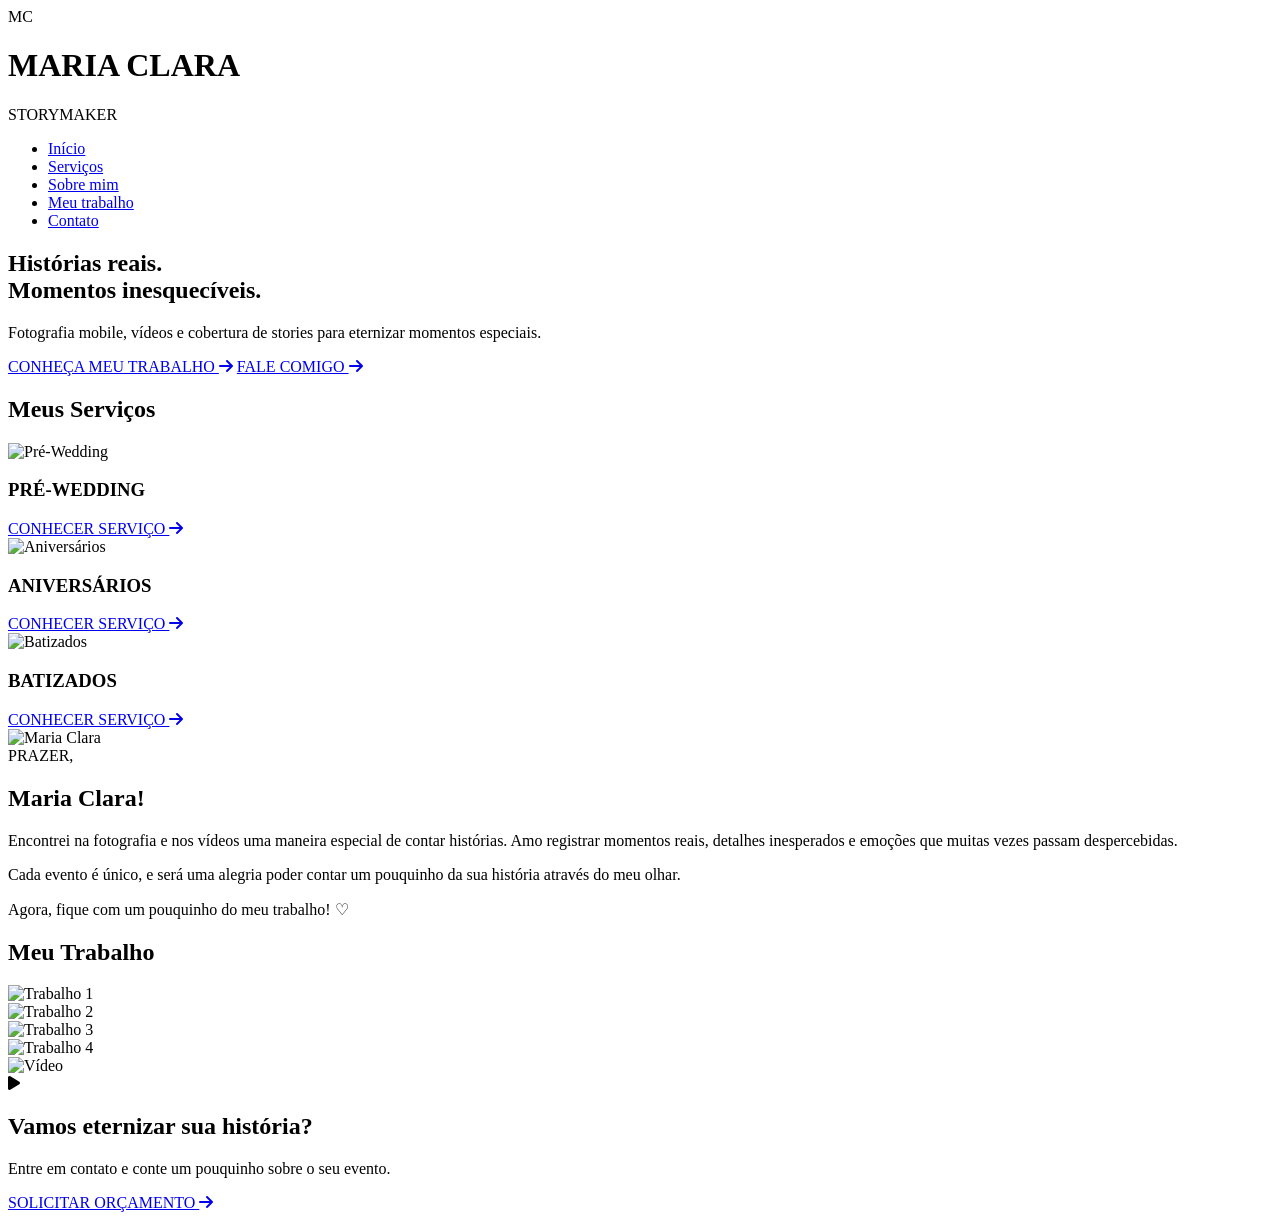
==== index.html @ fa336db1 "ok" ====
<!DOCTYPE html>
<html lang="pt-BR">
<head>
    <meta charset="UTF-8">
    <meta name="viewport" content="width=device-width, initial-scale=1.0">
    <title>Maria Clara | Storymaker</title>
    <!-- Fontes do Google (Serifada para títulos, Sans-serif para corpo) -->
    <link rel="preconnect" href="https://fonts.googleapis.com">
    <link rel="preconnect" href="https://fonts.gstatic.com" crossorigin>
    <link href="https://fonts.googleapis.com/css2?family=Playfair+Display:ital,wght@0,400;0,600;1,400&family=Poppins:wght@300;400;500&display=swap" rel="stylesheet">
    <!-- Ícones (Opcional, ex: FontAwesome) -->
    <link rel="stylesheet" href="https://cdnjs.cloudflare.com/ajax/libs/font-awesome/6.0.0/css/all.min.css">
    <link rel="stylesheet" href="css/style.css">
</head>
<body>

    <!-- Cabeçalho / Navegação -->
    <header class="header">
        <div class="container">
            <div class="logo">
                <span class="logo-icon">MC</span>
                <div class="logo-text">
                    <h1>MARIA CLARA</h1>
                    <span>STORYMAKER</span>
                </div>
            </div>
            <nav class="navbar">
                <ul class="nav-menu">
                    <li><a href="#home" class="active">Início</a></li>
                    <li><a href="#servicos">Serviços</a></li>
                    <li><a href="#sobre">Sobre mim</a></li>
                    <li><a href="#trabalho">Meu trabalho</a></li>
                    <li><a href="#contato">Contato</a></li>
                </ul>
                <div class="hamburger">
                    <span class="bar"></span>
                    <span class="bar"></span>
                    <span class="bar"></span>
                </div>
            </nav>
        </div>
    </header>

    <!-- Seção Hero (Topo) -->
    <section id="home" class="hero">
        <div class="hero-overlay"></div>
        <div class="container hero-content">
            <h2 class="hero-title">Histórias reais.<br>Momentos inesquecíveis.</h2>
            <p class="hero-subtitle">Fotografia mobile, vídeos e cobertura de stories para eternizar momentos especiais.</p>
            <div class="hero-buttons">
                <a href="#trabalho" class="btn btn-primary">CONHEÇA MEU TRABALHO <i class="fas fa-arrow-right"></i></a>
                <a href="#contato" class="btn btn-outline">FALE COMIGO <i class="fas fa-arrow-right"></i></a>
            </div>
        </div>
    </section>

    <!-- Seção de Serviços -->
    <section id="servicos" class="services">
        <div class="container">
            <div class="section-header">
                <h2 class="section-title">Meus Serviços</h2>
            </div>
            <div class="services-grid">
                <div class="service-card">
                    <img src="https://images.unsplash.com/photo-1519741497674-611481863552?q=80&w=800&auto=format&fit=crop" alt="Pré-Wedding">
                    <div class="card-content">
                        <h3>PRÉ-WEDDING</h3>
                        <a href="#">CONHECER SERVIÇO <i class="fas fa-arrow-right"></i></a>
                    </div>
                </div>
                <div class="service-card">
                    <img src="https://images.unsplash.com/photo-1530103862676-de8c9debad1d?q=80&w=800&auto=format&fit=crop" alt="Aniversários">
                    <div class="card-content">
                        <h3>ANIVERSÁRIOS</h3>
                        <a href="#">CONHECER SERVIÇO <i class="fas fa-arrow-right"></i></a>
                    </div>
                </div>
                <div class="service-card">
                    <img src="https://images.unsplash.com/photo-1544126592-807ade215a0b?q=80&w=800&auto=format&fit=crop" alt="Batizados">
                    <div class="card-content">
                        <h3>BATIZADOS</h3>
                        <a href="#">CONHECER SERVIÇO <i class="fas fa-arrow-right"></i></a>
                    </div>
                </div>
            </div>
        </div>
    </section>

    <!-- Seção Sobre -->
    <section id="sobre" class="about">
        <div class="container about-grid">
            <div class="about-image">
                <img src="https://images.unsplash.com/photo-1554048612-b6a482bc67e5?q=80&w=800&auto=format&fit=crop" alt="Maria Clara">
            </div>
            <div class="about-text">
                <span class="subtitle">PRAZER,</span>
                <h2>Maria Clara!</h2>
                <p>Encontrei na fotografia e nos vídeos uma maneira especial de contar histórias. Amo registrar momentos reais, detalhes inesperados e emoções que muitas vezes passam despercebidas.</p>
                <p>Cada evento é único, e será uma alegria poder contar um pouquinho da sua história através do meu olhar.</p>
                <p class="handwritten">Agora, fique com um pouquinho do meu trabalho! ♡</p>
            </div>
        </div>
    </section>

    <!-- Seção Portfólio -->
    <section id="trabalho" class="portfolio">
        <div class="container">
            <div class="section-header">
                <h2 class="section-title">Meu Trabalho</h2>
            </div>
            <div class="portfolio-grid">
                <!-- Itens da galeria (exemplo com imagens) -->
                <div class="portfolio-item"><img src="https://images.unsplash.com/photo-1515934751635-c81c6bc9a2d8?q=80&w=600&auto=format&fit=crop" alt="Trabalho 1"></div>
                <div class="portfolio-item"><img src="https://images.unsplash.com/photo-1511795409834-ef04bbd61622?q=80&w=600&auto=format&fit=crop" alt="Trabalho 2"></div>
                <div class="portfolio-item"><img src="https://images.unsplash.com/photo-1523438885200-e635ba2c371e?q=80&w=600&auto=format&fit=crop" alt="Trabalho 3"></div>
                <div class="portfolio-item"><img src="https://images.unsplash.com/photo-1519225421980-715cb0215aed?q=80&w=600&auto=format&fit=crop" alt="Trabalho 4"></div>
                <div class="portfolio-item video-item">
                    <img src="https://images.unsplash.com/photo-1492684223066-81342ee5ff30?q=80&w=600&auto=format&fit=crop" alt="Vídeo">
                    <div class="play-btn"><i class="fas fa-play"></i></div>
                </div>
            </div>
        </div>
    </section>

    <!-- CTA Final / Contato -->
    <section id="contato" class="cta-final">
        <div class="container">
            <h2>Vamos eternizar sua história?</h2>
            <p>Entre em contato e conte um pouquinho sobre o seu evento.</p>
            <a href="mailto:contato@mariaclara.com" class="btn btn-primary">SOLICITAR ORÇAMENTO <i class="fas fa-arrow-right"></i></a>
        </div>
    </section>

    <script src="js/script.js"></script>
</body>
</html>
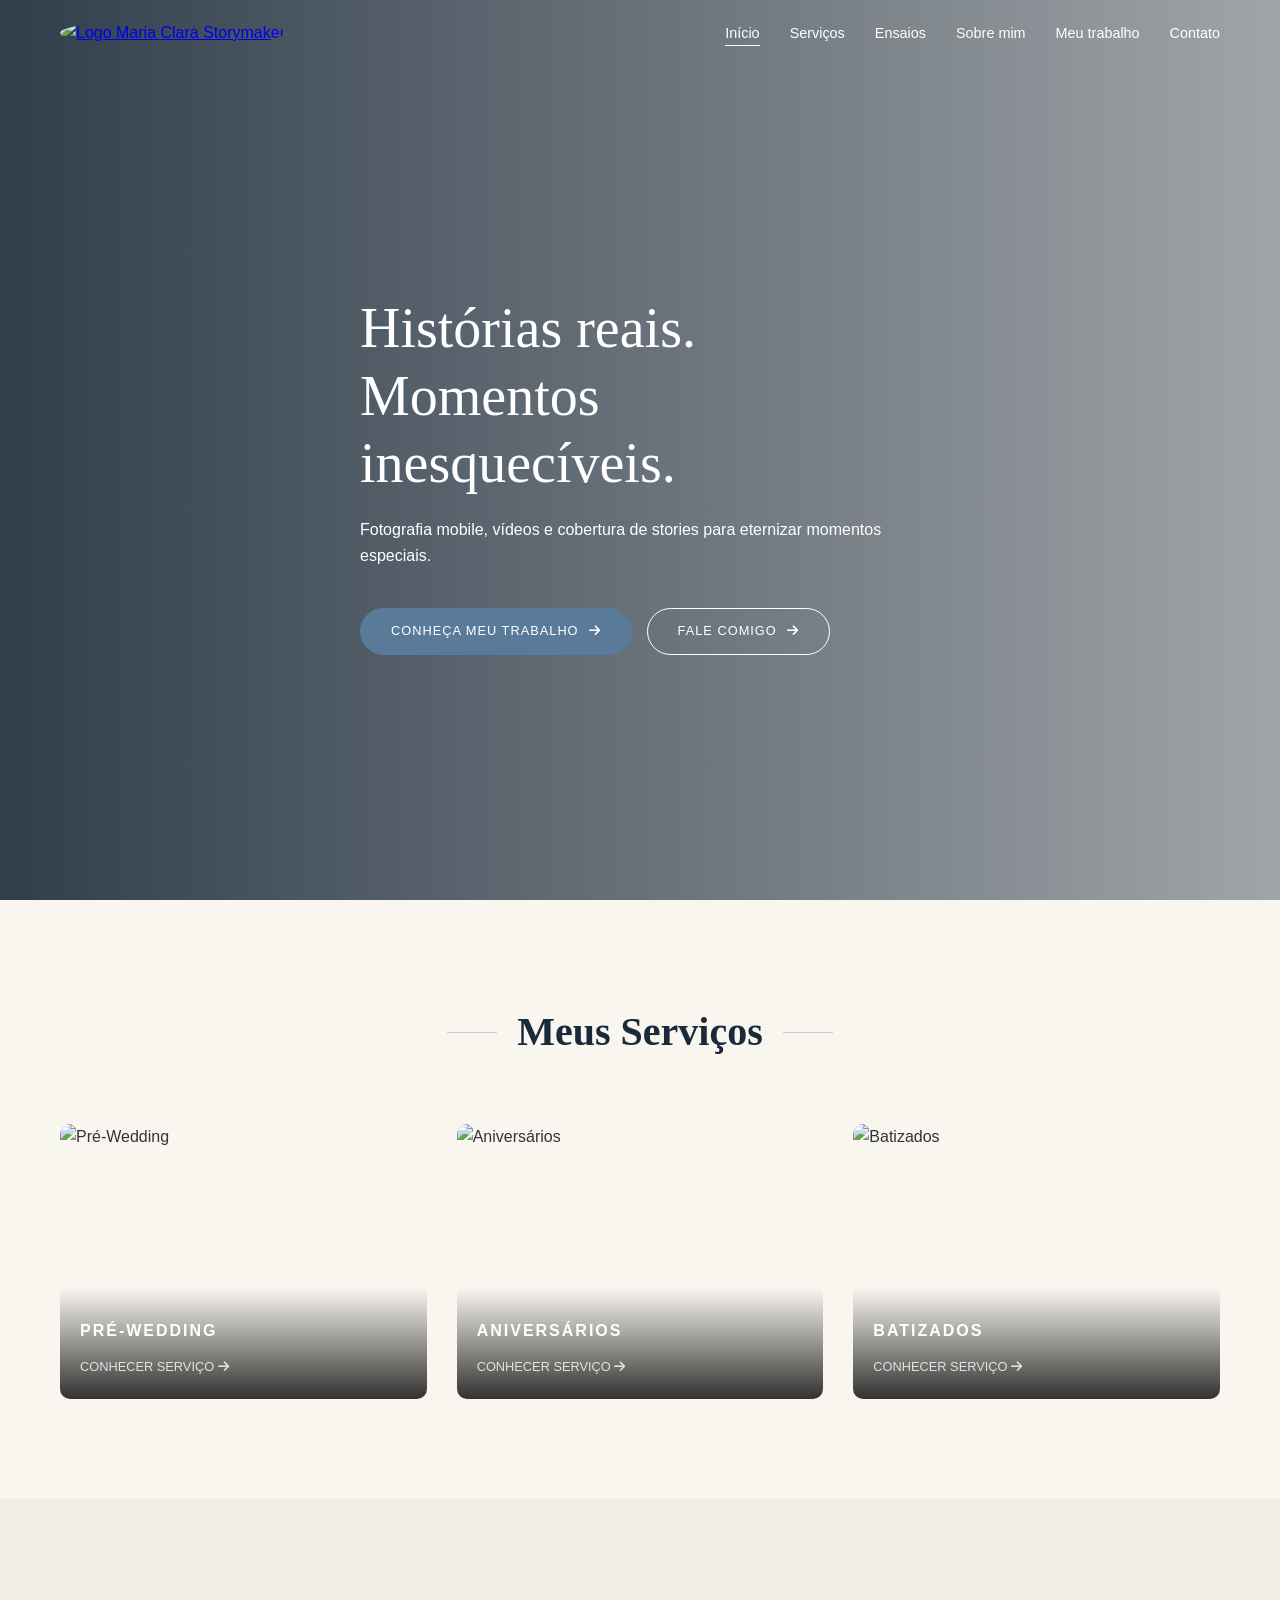
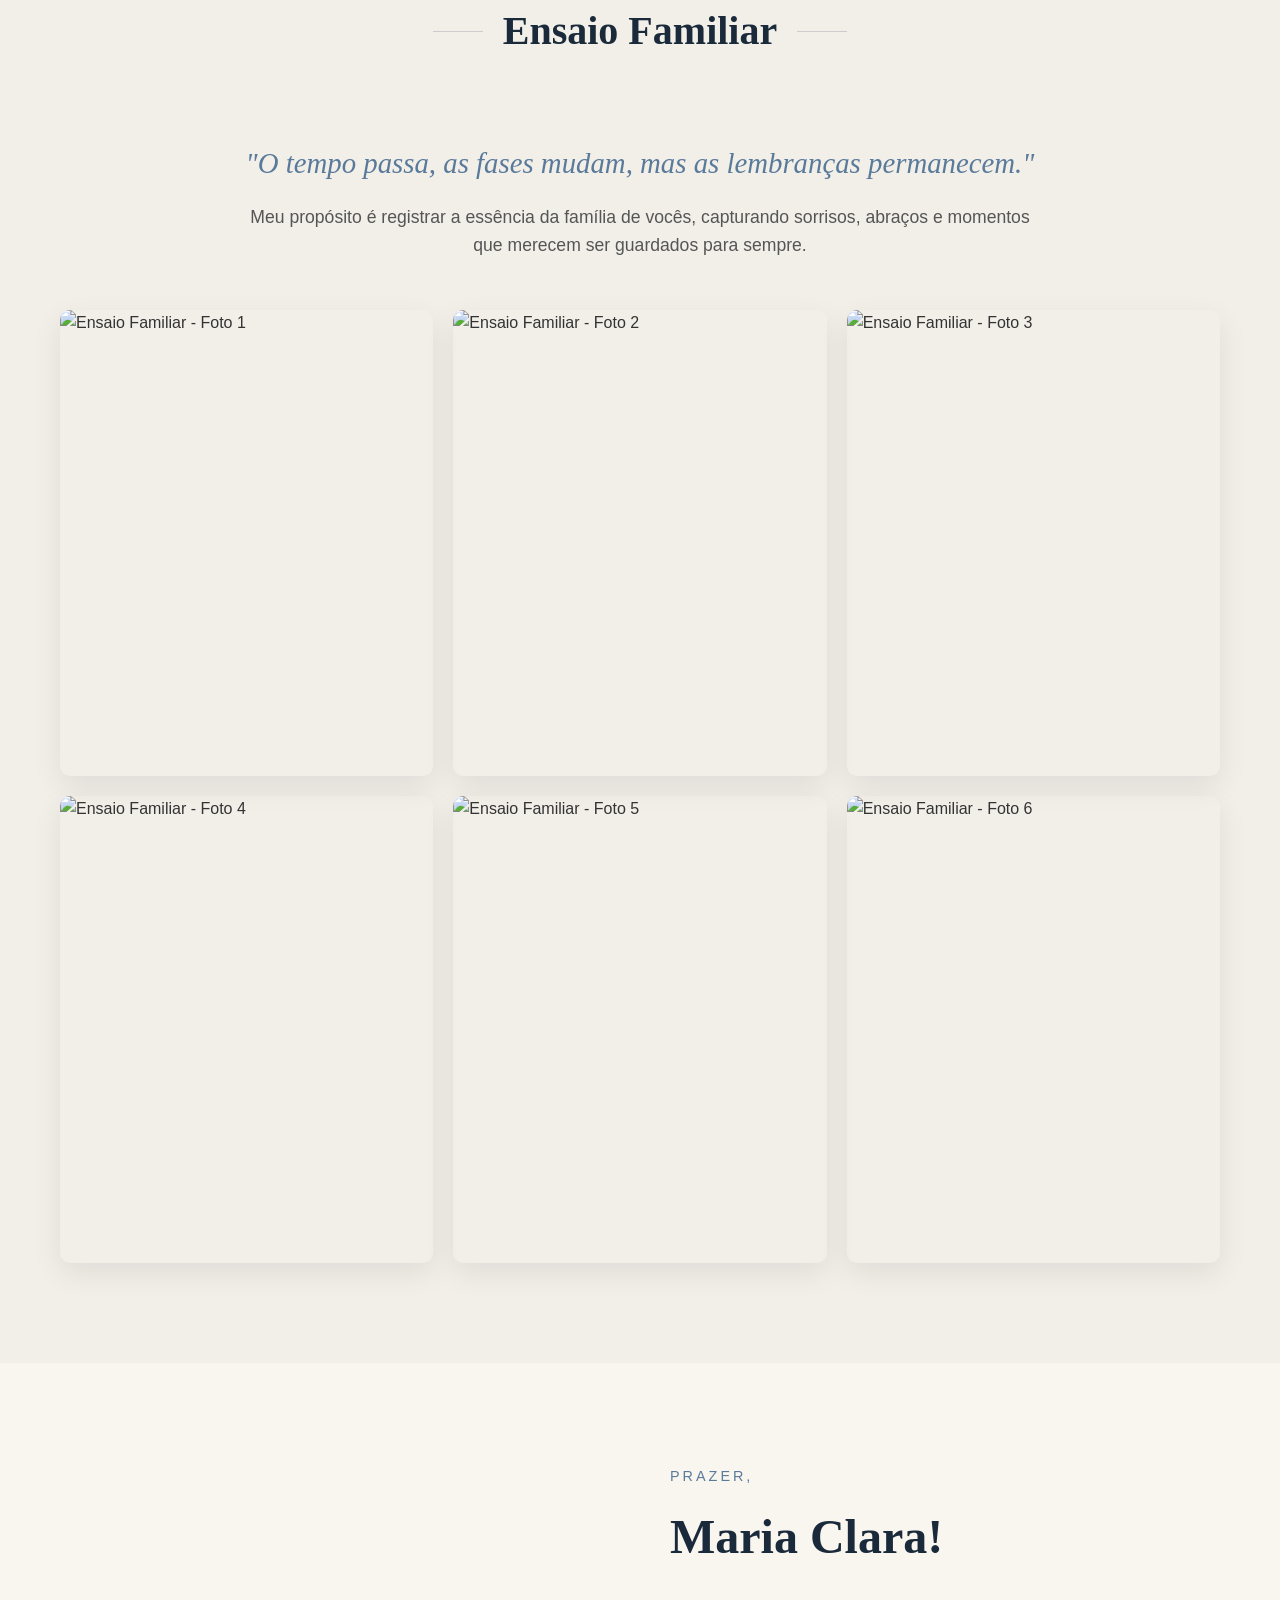
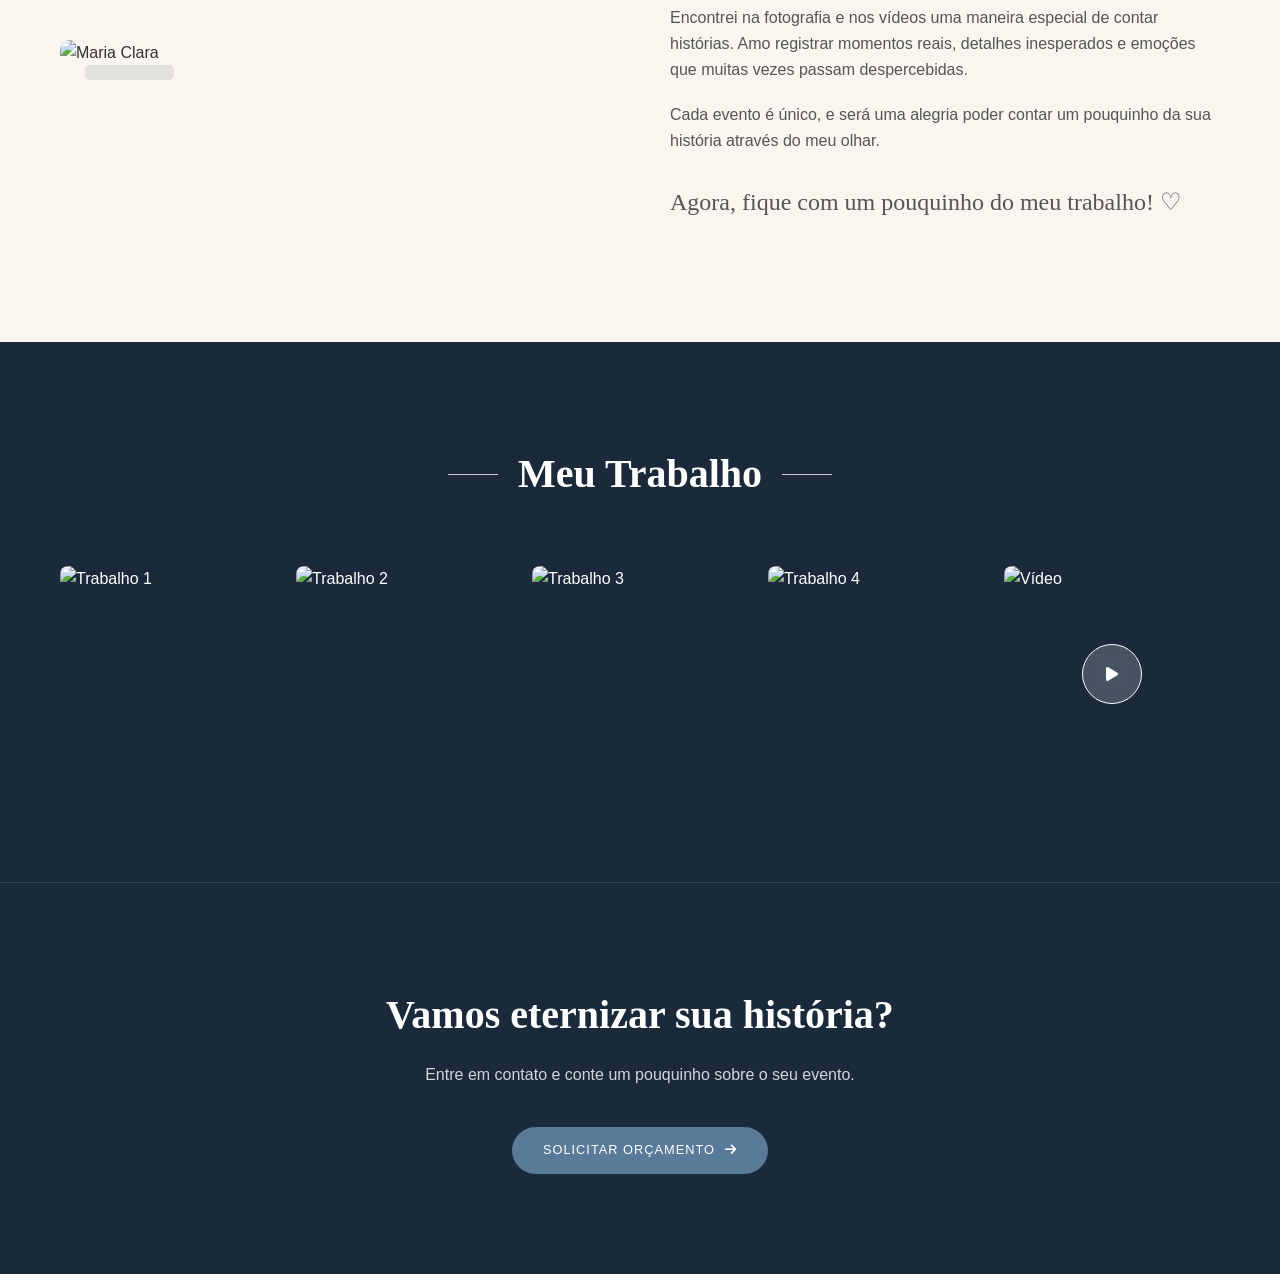
==== commit 3c67bd0d: "ok" ====
--- a/index.html
+++ b/index.html
@@ -4,11 +4,9 @@
     <meta charset="UTF-8">
     <meta name="viewport" content="width=device-width, initial-scale=1.0">
     <title>Maria Clara | Storymaker</title>
-    <!-- Fontes do Google (Serifada para títulos, Sans-serif para corpo) -->
     <link rel="preconnect" href="https://fonts.googleapis.com">
     <link rel="preconnect" href="https://fonts.gstatic.com" crossorigin>
     <link href="https://fonts.googleapis.com/css2?family=Playfair+Display:ital,wght@0,400;0,600;1,400&family=Poppins:wght@300;400;500&display=swap" rel="stylesheet">
-    <!-- Ícones (Opcional, ex: FontAwesome) -->
     <link rel="stylesheet" href="https://cdnjs.cloudflare.com/ajax/libs/font-awesome/6.0.0/css/all.min.css">
     <link rel="stylesheet" href="css/style.css">
 </head>
@@ -18,16 +16,16 @@
     <header class="header">
         <div class="container">
             <div class="logo">
-                <span class="logo-icon">MC</span>
-                <div class="logo-text">
-                    <h1>MARIA CLARA</h1>
-                    <span>STORYMAKER</span>
-                </div>
+                <a href="#home">
+                    <!-- Certifique-se de que a logo está na pasta img e se chama logo.png -->
+                    <img src="img/logo.png" alt="Logo Maria Clara Storymaker" class="logo-img">
+                </a>
             </div>
             <nav class="navbar">
                 <ul class="nav-menu">
                     <li><a href="#home" class="active">Início</a></li>
                     <li><a href="#servicos">Serviços</a></li>
+                    <li><a href="#ensaio-familiar">Ensaios</a></li> <!-- Novo link no menu -->
                     <li><a href="#sobre">Sobre mim</a></li>
                     <li><a href="#trabalho">Meu trabalho</a></li>
                     <li><a href="#contato">Contato</a></li>
@@ -86,6 +84,41 @@
         </div>
     </section>
 
+    <!-- NOVA SEÇÃO: Ensaio Familiar -->
+    <section id="ensaio-familiar" class="family-session">
+        <div class="container">
+            <div class="family-text">
+                <div class="section-header">
+                    <h2 class="section-title">Ensaio Familiar</h2>
+                </div>
+                <p class="family-quote">"O tempo passa, as fases mudam, mas as lembranças permanecem."</p>
+                <p class="family-description">Meu propósito é registrar a essência da família de vocês, capturando sorrisos, abraços e momentos que merecem ser guardados para sempre.</p>
+            </div>
+            
+            <div class="family-grid">
+                <!-- Certifique-se de salvar as fotos na pasta img com esses nomes -->
+                <div class="family-item">
+                    <img src="img/foto1.jpg" alt="Ensaio Familiar - Foto 1">
+                </div>
+                <div class="family-item">
+                    <img src="img/foto2.jpg" alt="Ensaio Familiar - Foto 2">
+                </div>
+                <div class="family-item">
+                    <img src="img/foto3.jpg" alt="Ensaio Familiar - Foto 3">
+                </div>
+                <div class="family-item">
+                    <img src="img/foto4.jpg" alt="Ensaio Familiar - Foto 4">
+                </div>
+                <div class="family-item">
+                    <img src="img/foto5.jpg" alt="Ensaio Familiar - Foto 5">
+                </div>
+                <div class="family-item">
+                    <img src="img/foto6.jpg" alt="Ensaio Familiar - Foto 6">
+                </div>
+            </div>
+        </div>
+    </section>
+
     <!-- Seção Sobre -->
     <section id="sobre" class="about">
         <div class="container about-grid">
@@ -109,7 +142,6 @@
                 <h2 class="section-title">Meu Trabalho</h2>
             </div>
             <div class="portfolio-grid">
-                <!-- Itens da galeria (exemplo com imagens) -->
                 <div class="portfolio-item"><img src="https://images.unsplash.com/photo-1515934751635-c81c6bc9a2d8?q=80&w=600&auto=format&fit=crop" alt="Trabalho 1"></div>
                 <div class="portfolio-item"><img src="https://images.unsplash.com/photo-1511795409834-ef04bbd61622?q=80&w=600&auto=format&fit=crop" alt="Trabalho 2"></div>
                 <div class="portfolio-item"><img src="https://images.unsplash.com/photo-1523438885200-e635ba2c371e?q=80&w=600&auto=format&fit=crop" alt="Trabalho 3"></div>
--- a/css/style.css
+++ b/css/style.css
@@ -0,0 +1,461 @@
+:root {
+    --primary-dark: #1a2a3a; 
+    --accent-blue: #5a7a9a;  
+    --bg-cream: #f9f6f0;     
+    --text-light: #ffffff;
+    --text-dark: #333333;
+    --font-serif: 'Playfair Display', serif;
+    --font-sans: 'Poppins', sans-serif;
+}
+
+* {
+    margin: 0;
+    padding: 0;
+    box-sizing: border-box;
+}
+
+body {
+    font-family: var(--font-sans);
+    color: var(--text-dark);
+    background-color: var(--bg-cream);
+    line-height: 1.6;
+}
+
+.container {
+    max-width: 1200px;
+    margin: 0 auto;
+    padding: 0 20px;
+}
+
+/* Header */
+.header {
+    position: absolute;
+    top: 0;
+    left: 0;
+    width: 100%;
+    padding: 20px 0; /* Reduzido um pouco para acomodar a logo */
+    z-index: 1000;
+    color: var(--text-light);
+}
+
+.header .container {
+    display: flex;
+    justify-content: space-between;
+    align-items: center;
+}
+
+/* Nova Logo em Imagem */
+.logo a {
+    display: block;
+}
+.logo-img {
+    max-height: 80px; /* Ajuste o tamanho da sua logo aqui */
+    width: auto;
+    display: block;
+    border-radius: 50%; /* Deixa a logo redonda igual à imagem */
+}
+
+.nav-menu {
+    display: flex;
+    list-style: none;
+    gap: 30px;
+}
+
+.nav-menu a {
+    color: var(--text-light);
+    text-decoration: none;
+    font-size: 0.9rem;
+    position: relative;
+}
+
+.nav-menu a.active::after,
+.nav-menu a:hover::after {
+    content: '';
+    position: absolute;
+    bottom: -5px;
+    left: 0;
+    width: 100%;
+    height: 1px;
+    background-color: var(--text-light);
+}
+
+/* Hero */
+.hero {
+    position: relative;
+    height: 100vh;
+    background: url('https://images.unsplash.com/photo-1519741497674-611481863552?q=80&w=1920&auto=format&fit=crop') center/cover no-repeat;
+    display: flex;
+    align-items: center;
+}
+
+.hero-overlay {
+    position: absolute;
+    top: 0;
+    left: 0;
+    width: 100%;
+    height: 100%;
+    background: linear-gradient(to right, rgba(26, 42, 58, 0.9) 0%, rgba(26, 42, 58, 0.4) 100%);
+}
+
+.hero-content {
+    position: relative;
+    z-index: 2;
+    max-width: 600px;
+    color: var(--text-light);
+    margin-top: 50px;
+}
+
+.hero-title {
+    font-family: var(--font-serif);
+    font-size: 3.5rem;
+    line-height: 1.2;
+    margin-bottom: 20px;
+    font-weight: 400;
+}
+
+.hero-subtitle {
+    font-size: 1rem;
+    margin-bottom: 40px;
+    font-weight: 300;
+}
+
+.hero-buttons {
+    display: flex;
+    gap: 15px;
+}
+
+.btn {
+    padding: 12px 30px;
+    border-radius: 50px;
+    text-decoration: none;
+    font-size: 0.8rem;
+    letter-spacing: 1px;
+    transition: all 0.3s ease;
+    display: inline-flex;
+    align-items: center;
+    gap: 10px;
+}
+
+.btn-primary {
+    background-color: var(--accent-blue);
+    color: white;
+    border: 1px solid var(--accent-blue);
+}
+
+.btn-outline {
+    background-color: transparent;
+    color: white;
+    border: 1px solid white;
+}
+
+.btn-primary:hover {
+    background-color: transparent;
+    color: white;
+    border-color: white;
+}
+
+.btn-outline:hover {
+    background-color: white;
+    color: var(--primary-dark);
+}
+
+/* Títulos das Seções */
+.section-header {
+    text-align: center;
+    margin-bottom: 60px;
+    position: relative;
+}
+
+.section-title {
+    font-family: var(--font-serif);
+    font-size: 2.5rem;
+    color: var(--primary-dark);
+    display: inline-block;
+    position: relative;
+    padding: 0 20px;
+}
+
+.section-title::before,
+.section-title::after {
+    content: '';
+    position: absolute;
+    top: 50%;
+    width: 50px;
+    height: 1px;
+    background-color: #ccc;
+}
+
+.section-title::before { left: -50px; }
+.section-title::after { right: -50px; }
+
+/* Serviços */
+.services {
+    padding: 100px 0;
+    background-color: var(--bg-cream);
+}
+
+.services-grid {
+    display: grid;
+    grid-template-columns: repeat(auto-fit, minmax(300px, 1fr));
+    gap: 30px;
+}
+
+.service-card {
+    position: relative;
+    overflow: hidden;
+    border-radius: 10px;
+    aspect-ratio: 4/3;
+}
+
+.service-card img {
+    width: 100%;
+    height: 100%;
+    object-fit: cover;
+    transition: transform 0.5s ease;
+}
+
+.service-card:hover img {
+    transform: scale(1.05);
+}
+
+.card-content {
+    position: absolute;
+    bottom: 0;
+    left: 0;
+    width: 100%;
+    padding: 30px 20px 20px;
+    background: linear-gradient(to top, rgba(0,0,0,0.8), transparent);
+    color: white;
+}
+
+.card-content h3 {
+    font-family: var(--font-sans);
+    font-size: 1rem;
+    letter-spacing: 2px;
+    margin-bottom: 10px;
+}
+
+.card-content a {
+    color: white;
+    text-decoration: none;
+    font-size: 0.8rem;
+    opacity: 0.8;
+}
+
+/* --- ESTILOS DA SEÇÃO ENSAIO FAMILIAR --- */
+.family-session {
+    padding: 100px 0;
+    background-color: #f2efe9; /* Um tom levemente diferente para destacar */
+}
+
+.family-text {
+    text-align: center;
+    max-width: 800px;
+    margin: 0 auto 50px;
+}
+
+.family-text .section-title {
+    margin-bottom: 20px;
+}
+
+.family-quote {
+    font-family: var(--font-serif);
+    font-size: 1.8rem;
+    color: var(--accent-blue);
+    font-style: italic;
+    margin-bottom: 20px;
+    line-height: 1.4;
+}
+
+.family-description {
+    font-size: 1.1rem;
+    color: #555;
+}
+
+/* Galeria de Fotos */
+.family-grid {
+    display: grid;
+    /* Cria colunas flexíveis. Em telas grandes mostra 3, em telas menores 2 ou 1 */
+    grid-template-columns: repeat(auto-fit, minmax(300px, 1fr));
+    gap: 20px;
+}
+
+.family-item {
+    overflow: hidden;
+    border-radius: 10px;
+    aspect-ratio: 4 / 5; /* Formato retrato ideal para fotos de família */
+    box-shadow: 0 10px 30px rgba(0,0,0,0.08);
+}
+
+.family-item img {
+    width: 100%;
+    height: 100%;
+    object-fit: cover; 
+    transition: transform 0.5s ease;
+}
+
+.family-item:hover img {
+    transform: scale(1.05); 
+}
+
+/* Sobre */
+.about {
+    padding: 100px 0;
+    background-color: var(--bg-cream);
+}
+
+.about-grid {
+    display: grid;
+    grid-template-columns: 1fr 1fr;
+    gap: 60px;
+    align-items: center;
+}
+
+.about-image img {
+    width: 100%;
+    border-radius: 10px;
+    box-shadow: 20px 20px 0px -5px rgba(26, 42, 58, 0.1);
+}
+
+.about-text .subtitle {
+    font-size: 0.9rem;
+    letter-spacing: 3px;
+    color: var(--accent-blue);
+    font-weight: 500;
+}
+
+.about-text h2 {
+    font-family: var(--font-serif);
+    font-size: 3rem;
+    color: var(--primary-dark);
+    margin: 10px 0 30px;
+}
+
+.about-text p {
+    margin-bottom: 20px;
+    color: #555;
+    font-weight: 300;
+}
+
+.handwritten {
+    font-family: 'Brush Script MT', cursive;
+    font-size: 1.5rem;
+    color: var(--primary-dark);
+    margin-top: 30px;
+}
+
+/* Portfólio */
+.portfolio {
+    padding: 100px 0;
+    background-color: var(--primary-dark);
+    color: white;
+}
+
+.portfolio .section-title {
+    color: white;
+}
+
+.portfolio-grid {
+    display: grid;
+    grid-template-columns: repeat(5, 1fr);
+    gap: 20px;
+}
+
+.portfolio-item {
+    position: relative;
+    aspect-ratio: 1/1;
+    border-radius: 8px;
+    overflow: hidden;
+}
+
+.portfolio-item img {
+    width: 100%;
+    height: 100%;
+    object-fit: cover;
+    transition: transform 0.5s;
+}
+
+.portfolio-item:hover img {
+    transform: scale(1.1);
+}
+
+.video-item .play-btn {
+    position: absolute;
+    top: 50%;
+    left: 50%;
+    transform: translate(-50%, -50%);
+    background: rgba(255,255,255,0.2);
+    backdrop-filter: blur(5px);
+    width: 60px;
+    height: 60px;
+    border-radius: 50%;
+    display: flex;
+    align-items: center;
+    justify-content: center;
+    border: 1px solid white;
+    cursor: pointer;
+}
+
+/* CTA Final */
+.cta-final {
+    padding: 100px 0;
+    text-align: center;
+    background-color: var(--primary-dark);
+    color: white;
+    border-top: 1px solid rgba(255,255,255,0.1);
+}
+
+.cta-final h2 {
+    font-family: var(--font-serif);
+    font-size: 2.5rem;
+    margin-bottom: 15px;
+}
+
+.cta-final p {
+    margin-bottom: 40px;
+    opacity: 0.8;
+}
+
+/* Responsividade */
+@media (max-width: 992px) {
+    .portfolio-grid {
+        grid-template-columns: repeat(3, 1fr);
+    }
+    .about-grid {
+        grid-template-columns: 1fr;
+        text-align: center;
+    }
+    .about-image img {
+        box-shadow: none;
+        max-width: 400px;
+        margin: 0 auto;
+    }
+}
+
+@media (max-width: 768px) {
+    .hero-title { font-size: 2.5rem; }
+    .hero-buttons { flex-direction: column; align-items: flex-start; }
+    .nav-menu {
+        display: none; 
+        flex-direction: column;
+        position: absolute;
+        top: 100%;
+        left: 0;
+        width: 100%;
+        background: var(--primary-dark);
+        padding: 20px;
+    }
+    .nav-menu.active { display: flex; }
+    .hamburger { display: block; cursor: pointer; }
+    .hamburger .bar {
+        display: block; width: 25px; height: 3px; margin: 5px auto;
+        background-color: white;
+    }
+    .portfolio-grid {
+        grid-template-columns: repeat(2, 1fr);
+    }
+    
+    .logo-img {
+        max-height: 60px; /* Logo menor no celular */
+    }
+}
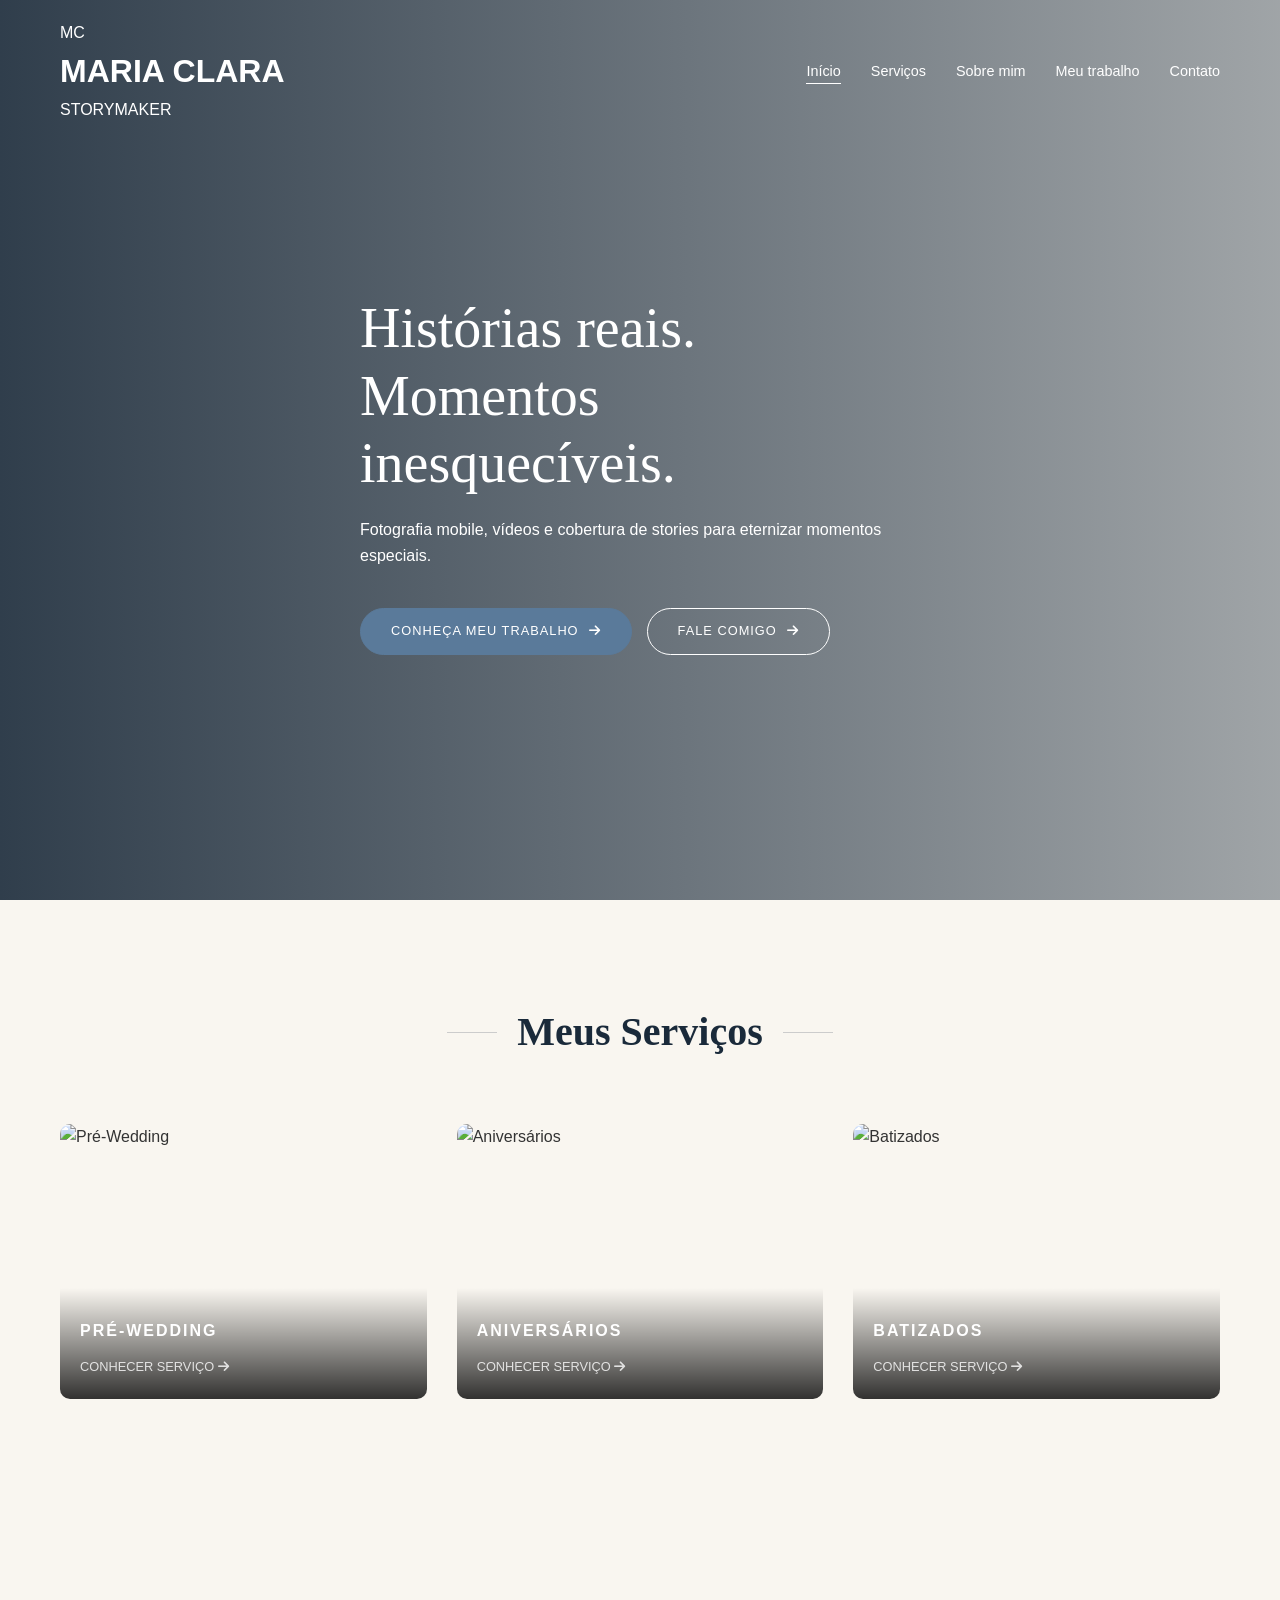
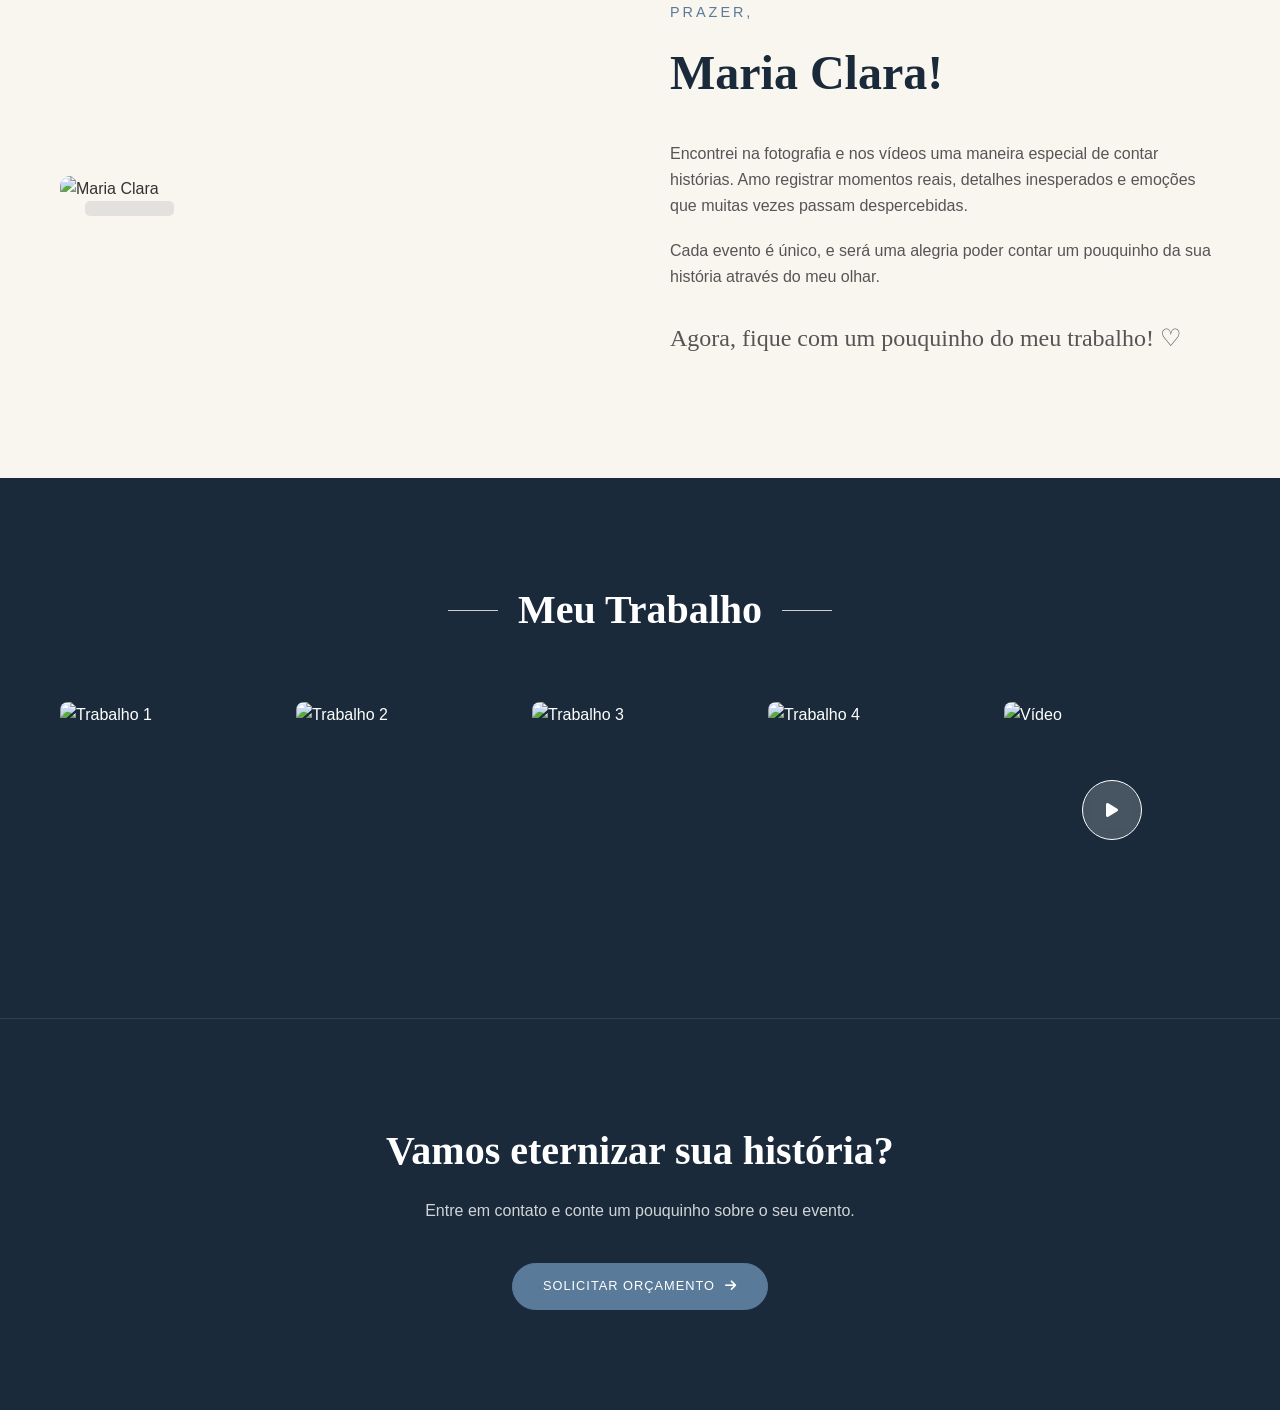
==== commit cc74e204: "ok" ====
--- a/index.html
+++ b/index.html
@@ -4,9 +4,11 @@
     <meta charset="UTF-8">
     <meta name="viewport" content="width=device-width, initial-scale=1.0">
     <title>Maria Clara | Storymaker</title>
+    <!-- Fontes do Google (Serifada para títulos, Sans-serif para corpo) -->
     <link rel="preconnect" href="https://fonts.googleapis.com">
     <link rel="preconnect" href="https://fonts.gstatic.com" crossorigin>
     <link href="https://fonts.googleapis.com/css2?family=Playfair+Display:ital,wght@0,400;0,600;1,400&family=Poppins:wght@300;400;500&display=swap" rel="stylesheet">
+    <!-- Ícones (Opcional, ex: FontAwesome) -->
     <link rel="stylesheet" href="https://cdnjs.cloudflare.com/ajax/libs/font-awesome/6.0.0/css/all.min.css">
     <link rel="stylesheet" href="css/style.css">
 </head>
@@ -16,16 +18,16 @@
     <header class="header">
         <div class="container">
             <div class="logo">
-                <a href="#home">
-                    <!-- Certifique-se de que a logo está na pasta img e se chama logo.png -->
-                    <img src="img/logo.png" alt="Logo Maria Clara Storymaker" class="logo-img">
-                </a>
+                <span class="logo-icon">MC</span>
+                <div class="logo-text">
+                    <h1>MARIA CLARA</h1>
+                    <span>STORYMAKER</span>
+                </div>
             </div>
             <nav class="navbar">
                 <ul class="nav-menu">
                     <li><a href="#home" class="active">Início</a></li>
                     <li><a href="#servicos">Serviços</a></li>
-                    <li><a href="#ensaio-familiar">Ensaios</a></li> <!-- Novo link no menu -->
                     <li><a href="#sobre">Sobre mim</a></li>
                     <li><a href="#trabalho">Meu trabalho</a></li>
                     <li><a href="#contato">Contato</a></li>
@@ -84,41 +86,6 @@
         </div>
     </section>
 
-    <!-- NOVA SEÇÃO: Ensaio Familiar -->
-    <section id="ensaio-familiar" class="family-session">
-        <div class="container">
-            <div class="family-text">
-                <div class="section-header">
-                    <h2 class="section-title">Ensaio Familiar</h2>
-                </div>
-                <p class="family-quote">"O tempo passa, as fases mudam, mas as lembranças permanecem."</p>
-                <p class="family-description">Meu propósito é registrar a essência da família de vocês, capturando sorrisos, abraços e momentos que merecem ser guardados para sempre.</p>
-            </div>
-            
-            <div class="family-grid">
-                <!-- Certifique-se de salvar as fotos na pasta img com esses nomes -->
-                <div class="family-item">
-                    <img src="img/foto1.jpg" alt="Ensaio Familiar - Foto 1">
-                </div>
-                <div class="family-item">
-                    <img src="img/foto2.jpg" alt="Ensaio Familiar - Foto 2">
-                </div>
-                <div class="family-item">
-                    <img src="img/foto3.jpg" alt="Ensaio Familiar - Foto 3">
-                </div>
-                <div class="family-item">
-                    <img src="img/foto4.jpg" alt="Ensaio Familiar - Foto 4">
-                </div>
-                <div class="family-item">
-                    <img src="img/foto5.jpg" alt="Ensaio Familiar - Foto 5">
-                </div>
-                <div class="family-item">
-                    <img src="img/foto6.jpg" alt="Ensaio Familiar - Foto 6">
-                </div>
-            </div>
-        </div>
-    </section>
-
     <!-- Seção Sobre -->
     <section id="sobre" class="about">
         <div class="container about-grid">
@@ -142,6 +109,7 @@
                 <h2 class="section-title">Meu Trabalho</h2>
             </div>
             <div class="portfolio-grid">
+                <!-- Itens da galeria (exemplo com imagens) -->
                 <div class="portfolio-item"><img src="https://images.unsplash.com/photo-1515934751635-c81c6bc9a2d8?q=80&w=600&auto=format&fit=crop" alt="Trabalho 1"></div>
                 <div class="portfolio-item"><img src="https://images.unsplash.com/photo-1511795409834-ef04bbd61622?q=80&w=600&auto=format&fit=crop" alt="Trabalho 2"></div>
                 <div class="portfolio-item"><img src="https://images.unsplash.com/photo-1523438885200-e635ba2c371e?q=80&w=600&auto=format&fit=crop" alt="Trabalho 3"></div>
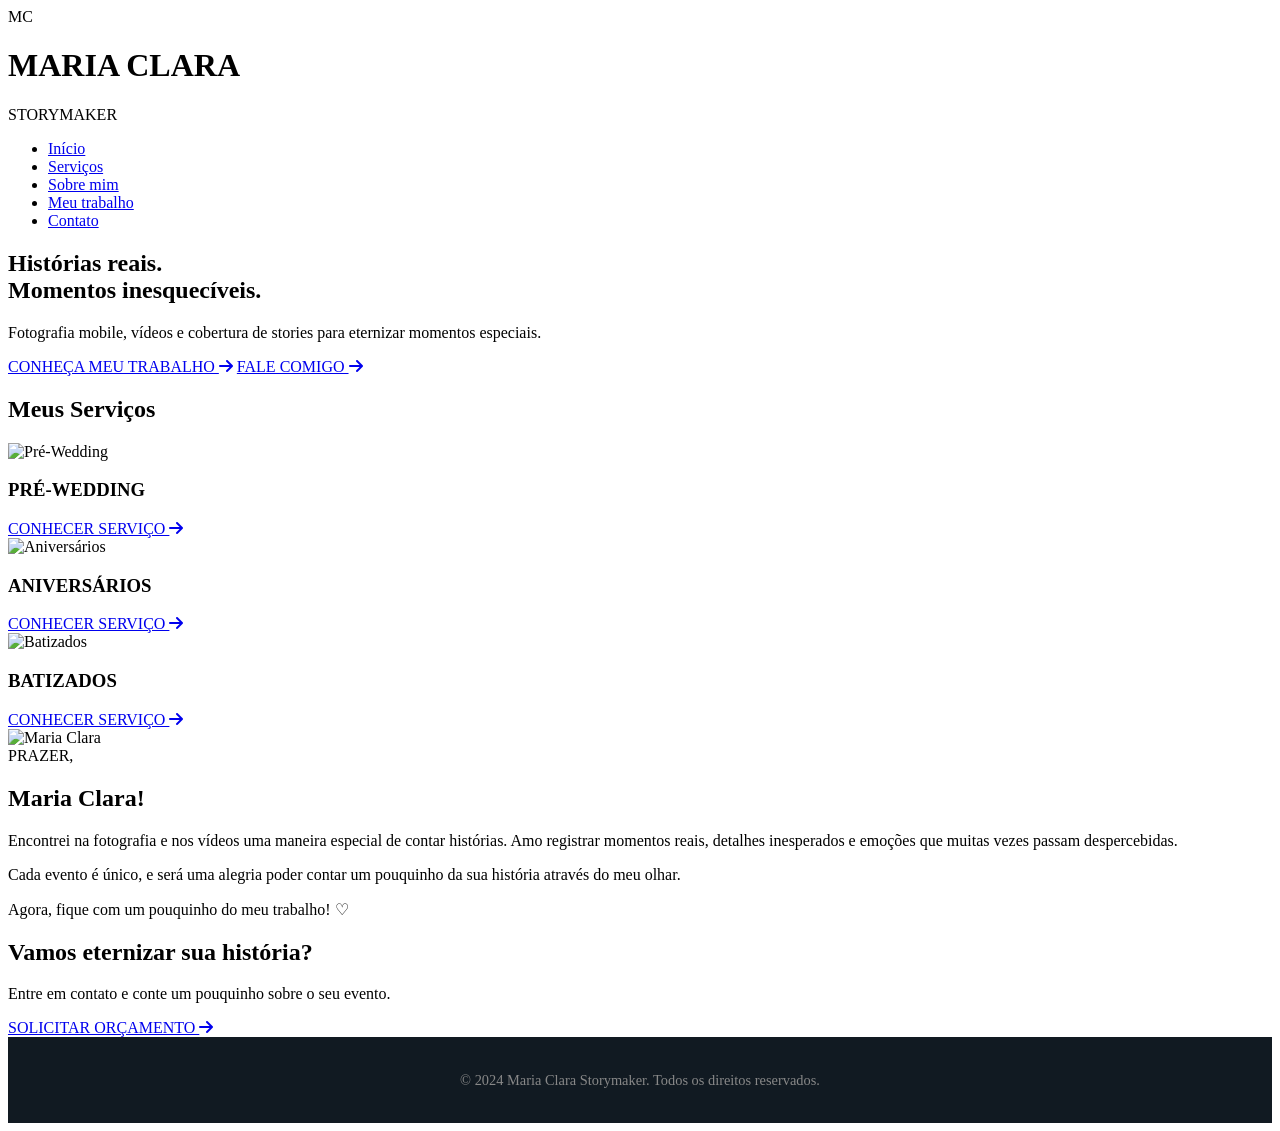
==== commit e16cee72: "ok" ====
--- a/index.html
+++ b/index.html
@@ -4,17 +4,15 @@
     <meta charset="UTF-8">
     <meta name="viewport" content="width=device-width, initial-scale=1.0">
     <title>Maria Clara | Storymaker</title>
-    <!-- Fontes do Google (Serifada para títulos, Sans-serif para corpo) -->
     <link rel="preconnect" href="https://fonts.googleapis.com">
     <link rel="preconnect" href="https://fonts.gstatic.com" crossorigin>
     <link href="https://fonts.googleapis.com/css2?family=Playfair+Display:ital,wght@0,400;0,600;1,400&family=Poppins:wght@300;400;500&display=swap" rel="stylesheet">
-    <!-- Ícones (Opcional, ex: FontAwesome) -->
     <link rel="stylesheet" href="https://cdnjs.cloudflare.com/ajax/libs/font-awesome/6.0.0/css/all.min.css">
     <link rel="stylesheet" href="css/style.css">
 </head>
 <body>
 
-    <!-- Cabeçalho / Navegação -->
+    <!-- Cabeçalho -->
     <header class="header">
         <div class="container">
             <div class="logo">
@@ -26,11 +24,11 @@
             </div>
             <nav class="navbar">
                 <ul class="nav-menu">
-                    <li><a href="#home" class="active">Início</a></li>
-                    <li><a href="#servicos">Serviços</a></li>
-                    <li><a href="#sobre">Sobre mim</a></li>
-                    <li><a href="#trabalho">Meu trabalho</a></li>
-                    <li><a href="#contato">Contato</a></li>
+                    <li><a href="index.html" class="active">Início</a></li>
+                    <li><a href="servicos.html">Serviços</a></li>
+                    <li><a href="sobre.html">Sobre mim</a></li>
+                    <li><a href="portfolio.html">Meu trabalho</a></li>
+                    <li><a href="contato.html">Contato</a></li>
                 </ul>
                 <div class="hamburger">
                     <span class="bar"></span>
@@ -41,21 +39,21 @@
         </div>
     </header>
 
-    <!-- Seção Hero (Topo) -->
-    <section id="home" class="hero">
+    <!-- Hero (Topo com foto) -->
+    <section class="hero">
         <div class="hero-overlay"></div>
         <div class="container hero-content">
             <h2 class="hero-title">Histórias reais.<br>Momentos inesquecíveis.</h2>
             <p class="hero-subtitle">Fotografia mobile, vídeos e cobertura de stories para eternizar momentos especiais.</p>
             <div class="hero-buttons">
-                <a href="#trabalho" class="btn btn-primary">CONHEÇA MEU TRABALHO <i class="fas fa-arrow-right"></i></a>
-                <a href="#contato" class="btn btn-outline">FALE COMIGO <i class="fas fa-arrow-right"></i></a>
+                <a href="portfolio.html" class="btn btn-primary">CONHEÇA MEU TRABALHO <i class="fas fa-arrow-right"></i></a>
+                <a href="contato.html" class="btn btn-outline">FALE COMIGO <i class="fas fa-arrow-right"></i></a>
             </div>
         </div>
     </section>
 
-    <!-- Seção de Serviços -->
-    <section id="servicos" class="services">
+    <!-- Serviços (Resumo) -->
+    <section class="services">
         <div class="container">
             <div class="section-header">
                 <h2 class="section-title">Meus Serviços</h2>
@@ -65,29 +63,29 @@
                     <img src="https://images.unsplash.com/photo-1519741497674-611481863552?q=80&w=800&auto=format&fit=crop" alt="Pré-Wedding">
                     <div class="card-content">
                         <h3>PRÉ-WEDDING</h3>
-                        <a href="#">CONHECER SERVIÇO <i class="fas fa-arrow-right"></i></a>
+                        <a href="servicos.html">CONHECER SERVIÇO <i class="fas fa-arrow-right"></i></a>
                     </div>
                 </div>
                 <div class="service-card">
                     <img src="https://images.unsplash.com/photo-1530103862676-de8c9debad1d?q=80&w=800&auto=format&fit=crop" alt="Aniversários">
                     <div class="card-content">
                         <h3>ANIVERSÁRIOS</h3>
-                        <a href="#">CONHECER SERVIÇO <i class="fas fa-arrow-right"></i></a>
+                        <a href="servicos.html">CONHECER SERVIÇO <i class="fas fa-arrow-right"></i></a>
                     </div>
                 </div>
                 <div class="service-card">
                     <img src="https://images.unsplash.com/photo-1544126592-807ade215a0b?q=80&w=800&auto=format&fit=crop" alt="Batizados">
                     <div class="card-content">
                         <h3>BATIZADOS</h3>
-                        <a href="#">CONHECER SERVIÇO <i class="fas fa-arrow-right"></i></a>
+                        <a href="servicos.html">CONHECER SERVIÇO <i class="fas fa-arrow-right"></i></a>
                     </div>
                 </div>
             </div>
         </div>
     </section>
 
-    <!-- Seção Sobre -->
-    <section id="sobre" class="about">
+    <!-- Sobre (Resumo) -->
+    <section class="about">
         <div class="container about-grid">
             <div class="about-image">
                 <img src="https://images.unsplash.com/photo-1554048612-b6a482bc67e5?q=80&w=800&auto=format&fit=crop" alt="Maria Clara">
@@ -102,34 +100,21 @@
         </div>
     </section>
 
-    <!-- Seção Portfólio -->
-    <section id="trabalho" class="portfolio">
+    <!-- Call to Action Final -->
+    <section class="cta-final">
         <div class="container">
-            <div class="section-header">
-                <h2 class="section-title">Meu Trabalho</h2>
-            </div>
-            <div class="portfolio-grid">
-                <!-- Itens da galeria (exemplo com imagens) -->
-                <div class="portfolio-item"><img src="https://images.unsplash.com/photo-1515934751635-c81c6bc9a2d8?q=80&w=600&auto=format&fit=crop" alt="Trabalho 1"></div>
-                <div class="portfolio-item"><img src="https://images.unsplash.com/photo-1511795409834-ef04bbd61622?q=80&w=600&auto=format&fit=crop" alt="Trabalho 2"></div>
-                <div class="portfolio-item"><img src="https://images.unsplash.com/photo-1523438885200-e635ba2c371e?q=80&w=600&auto=format&fit=crop" alt="Trabalho 3"></div>
-                <div class="portfolio-item"><img src="https://images.unsplash.com/photo-1519225421980-715cb0215aed?q=80&w=600&auto=format&fit=crop" alt="Trabalho 4"></div>
-                <div class="portfolio-item video-item">
-                    <img src="https://images.unsplash.com/photo-1492684223066-81342ee5ff30?q=80&w=600&auto=format&fit=crop" alt="Vídeo">
-                    <div class="play-btn"><i class="fas fa-play"></i></div>
-                </div>
-            </div>
+            <h2>Vamos eternizar sua história?</h2>
+            <p>Entre em contato e conte um pouquinho sobre o seu evento.</p>
+            <a href="contato.html" class="btn btn-primary">SOLICITAR ORÇAMENTO <i class="fas fa-arrow-right"></i></a>
         </div>
     </section>
 
-    <!-- CTA Final / Contato -->
-    <section id="contato" class="cta-final">
+    <!-- Rodapé (Footer) -->
+    <footer class="footer">
         <div class="container">
-            <h2>Vamos eternizar sua história?</h2>
-            <p>Entre em contato e conte um pouquinho sobre o seu evento.</p>
-            <a href="mailto:contato@mariaclara.com" class="btn btn-primary">SOLICITAR ORÇAMENTO <i class="fas fa-arrow-right"></i></a>
+            <p>&copy; 2024 Maria Clara Storymaker. Todos os direitos reservados.</p>
         </div>
-    </section>
+    </footer>
 
     <script src="js/script.js"></script>
 </body>
--- a/css/style.css
+++ b/css/style.css
@@ -1,461 +1,119 @@
-:root {
-    --primary-dark: #1a2a3a; 
-    --accent-blue: #5a7a9a;  
-    --bg-cream: #f9f6f0;     
-    --text-light: #ffffff;
-    --text-dark: #333333;
-    --font-serif: 'Playfair Display', serif;
-    --font-sans: 'Poppins', sans-serif;
+/* =========================================
+   NOVOS ESTILOS PARA O SITE MULTI-PÁGINAS
+   ========================================= */
+
+/* Header escuro para páginas internas */
+.header-solid {
+    background-color: var(--primary-dark);
+    position: relative; /* Faz o header ocupar espaço no topo */
 }
 
-* {
-    margin: 0;
-    padding: 0;
-    box-sizing: border-box;
+/* Título das páginas internas */
+.page-title-section {
+    background-color: var(--primary-dark);
+    color: white;
+    text-align: center;
+    padding: 80px 0;
 }
 
-body {
-    font-family: var(--font-sans);
-    color: var(--text-dark);
-    background-color: var(--bg-cream);
-    line-height: 1.6;
+.page-title-section h2 {
+    font-family: var(--font-serif);
+    font-size: 3rem;
+    margin-bottom: 10px;
 }
 
-.container {
-    max-width: 1200px;
+/* Conteúdo de Serviços */
+.content-section {
+    padding: 80px 0;
+    max-width: 800px;
     margin: 0 auto;
-    padding: 0 20px;
 }
 
-/* Header */
-.header {
-    position: absolute;
-    top: 0;
-    left: 0;
-    width: 100%;
-    padding: 20px 0; /* Reduzido um pouco para acomodar a logo */
-    z-index: 1000;
-    color: var(--text-light);
+.service-detail {
+    margin-bottom: 40px;
 }
 
-.header .container {
-    display: flex;
-    justify-content: space-between;
-    align-items: center;
+.service-detail h3 {
+    font-family: var(--font-serif);
+    font-size: 2.2rem;
+    color: var(--primary-dark);
+    margin-bottom: 15px;
 }
 
-/* Nova Logo em Imagem */
-.logo a {
-    display: block;
-}
-.logo-img {
-    max-height: 80px; /* Ajuste o tamanho da sua logo aqui */
-    width: auto;
-    display: block;
-    border-radius: 50%; /* Deixa a logo redonda igual à imagem */
+.service-detail ul {
+    list-style: none;
+    margin: 20px 0;
 }
 
-.nav-menu {
-    display: flex;
-    list-style: none;
-    gap: 30px;
+.service-detail ul li {
+    margin-bottom: 10px;
+    color: #555;
 }
 
-.nav-menu a {
-    color: var(--text-light);
-    text-decoration: none;
-    font-size: 0.9rem;
-    position: relative;
+.service-detail ul li i {
+    color: var(--accent-blue);
+    margin-right: 10px;
 }
 
-.nav-menu a.active::after,
-.nav-menu a:hover::after {
-    content: '';
-    position: absolute;
-    bottom: -5px;
-    left: 0;
-    width: 100%;
-    height: 1px;
-    background-color: var(--text-light);
+.mt-20 {
+    margin-top: 20px;
 }
 
-/* Hero */
-.hero {
-    position: relative;
-    height: 100vh;
-    background: url('https://images.unsplash.com/photo-1519741497674-611481863552?q=80&w=1920&auto=format&fit=crop') center/cover no-repeat;
-    display: flex;
-    align-items: center;
+hr {
+    border: none;
+    border-top: 1px solid #e0e0e0;
+    margin: 40px 0;
 }
 
-.hero-overlay {
-    position: absolute;
-    top: 0;
-    left: 0;
-    width: 100%;
-    height: 100%;
-    background: linear-gradient(to right, rgba(26, 42, 58, 0.9) 0%, rgba(26, 42, 58, 0.4) 100%);
+/* Formulário de Contato */
+.contact-section {
+    padding: 80px 0;
+    background-color: var(--bg-cream);
 }
 
-.hero-content {
-    position: relative;
-    z-index: 2;
+.contact-form {
     max-width: 600px;
-    color: var(--text-light);
-    margin-top: 50px;
+    margin: 0 auto;
+    background: white;
+    padding: 40px;
+    border-radius: 10px;
+    box-shadow: 0 10px 30px rgba(0,0,0,0.05);
 }
 
-.hero-title {
-    font-family: var(--font-serif);
-    font-size: 3.5rem;
-    line-height: 1.2;
+.form-group {
     margin-bottom: 20px;
-    font-weight: 400;
 }
 
-.hero-subtitle {
-    font-size: 1rem;
-    margin-bottom: 40px;
-    font-weight: 300;
-}
-
-.hero-buttons {
-    display: flex;
-    gap: 15px;
-}
-
-.btn {
-    padding: 12px 30px;
-    border-radius: 50px;
-    text-decoration: none;
-    font-size: 0.8rem;
-    letter-spacing: 1px;
-    transition: all 0.3s ease;
-    display: inline-flex;
-    align-items: center;
-    gap: 10px;
-}
-
-.btn-primary {
-    background-color: var(--accent-blue);
-    color: white;
-    border: 1px solid var(--accent-blue);
-}
-
-.btn-outline {
-    background-color: transparent;
-    color: white;
-    border: 1px solid white;
-}
-
-.btn-primary:hover {
-    background-color: transparent;
-    color: white;
-    border-color: white;
-}
-
-.btn-outline:hover {
-    background-color: white;
+.form-group label {
+    display: block;
+    margin-bottom: 8px;
+    font-weight: 500;
     color: var(--primary-dark);
 }
 
-/* Títulos das Seções */
-.section-header {
-    text-align: center;
-    margin-bottom: 60px;
-    position: relative;
+.form-group input,
+.form-group textarea,
+.form-group select {
+    width: 100%;
+    padding: 12px;
+    border: 1px solid #ccc;
+    border-radius: 5px;
+    font-family: var(--font-sans);
+    font-size: 1rem;
 }
 
-.section-title {
-    font-family: var(--font-serif);
-    font-size: 2.5rem;
-    color: var(--primary-dark);
-    display: inline-block;
-    position: relative;
-    padding: 0 20px;
+.form-group input:focus,
+.form-group textarea:focus,
+.form-group select:focus {
+    outline: none;
+    border-color: var(--accent-blue);
 }
 
-.section-title::before,
-.section-title::after {
-    content: '';
-    position: absolute;
-    top: 50%;
-    width: 50px;
-    height: 1px;
-    background-color: #ccc;
-}
-
-.section-title::before { left: -50px; }
-.section-title::after { right: -50px; }
-
-/* Serviços */
-.services {
-    padding: 100px 0;
-    background-color: var(--bg-cream);
-}
-
-.services-grid {
-    display: grid;
-    grid-template-columns: repeat(auto-fit, minmax(300px, 1fr));
-    gap: 30px;
-}
-
-.service-card {
-    position: relative;
-    overflow: hidden;
-    border-radius: 10px;
-    aspect-ratio: 4/3;
-}
-
-.service-card img {
-    width: 100%;
-    height: 100%;
-    object-fit: cover;
-    transition: transform 0.5s ease;
-}
-
-.service-card:hover img {
-    transform: scale(1.05);
-}
-
-.card-content {
-    position: absolute;
-    bottom: 0;
-    left: 0;
-    width: 100%;
-    padding: 30px 20px 20px;
-    background: linear-gradient(to top, rgba(0,0,0,0.8), transparent);
-    color: white;
-}
-
-.card-content h3 {
-    font-family: var(--font-sans);
-    font-size: 1rem;
-    letter-spacing: 2px;
-    margin-bottom: 10px;
-}
-
-.card-content a {
-    color: white;
-    text-decoration: none;
-    font-size: 0.8rem;
-    opacity: 0.8;
-}
-
-/* --- ESTILOS DA SEÇÃO ENSAIO FAMILIAR --- */
-.family-session {
-    padding: 100px 0;
-    background-color: #f2efe9; /* Um tom levemente diferente para destacar */
-}
-
-.family-text {
+/* Rodapé */
+.footer {
+    background-color: #111a22;
+    color: #888;
     text-align: center;
-    max-width: 800px;
-    margin: 0 auto 50px;
-}
-
-.family-text .section-title {
-    margin-bottom: 20px;
-}
-
-.family-quote {
-    font-family: var(--font-serif);
-    font-size: 1.8rem;
-    color: var(--accent-blue);
-    font-style: italic;
-    margin-bottom: 20px;
-    line-height: 1.4;
-}
-
-.family-description {
-    font-size: 1.1rem;
-    color: #555;
-}
-
-/* Galeria de Fotos */
-.family-grid {
-    display: grid;
-    /* Cria colunas flexíveis. Em telas grandes mostra 3, em telas menores 2 ou 1 */
-    grid-template-columns: repeat(auto-fit, minmax(300px, 1fr));
-    gap: 20px;
-}
-
-.family-item {
-    overflow: hidden;
-    border-radius: 10px;
-    aspect-ratio: 4 / 5; /* Formato retrato ideal para fotos de família */
-    box-shadow: 0 10px 30px rgba(0,0,0,0.08);
-}
-
-.family-item img {
-    width: 100%;
-    height: 100%;
-    object-fit: cover; 
-    transition: transform 0.5s ease;
-}
-
-.family-item:hover img {
-    transform: scale(1.05); 
-}
-
-/* Sobre */
-.about {
-    padding: 100px 0;
-    background-color: var(--bg-cream);
-}
-
-.about-grid {
-    display: grid;
-    grid-template-columns: 1fr 1fr;
-    gap: 60px;
-    align-items: center;
-}
-
-.about-image img {
-    width: 100%;
-    border-radius: 10px;
-    box-shadow: 20px 20px 0px -5px rgba(26, 42, 58, 0.1);
-}
-
-.about-text .subtitle {
+    padding: 20px 0;
     font-size: 0.9rem;
-    letter-spacing: 3px;
-    color: var(--accent-blue);
-    font-weight: 500;
-}
-
-.about-text h2 {
-    font-family: var(--font-serif);
-    font-size: 3rem;
-    color: var(--primary-dark);
-    margin: 10px 0 30px;
-}
-
-.about-text p {
-    margin-bottom: 20px;
-    color: #555;
-    font-weight: 300;
-}
-
-.handwritten {
-    font-family: 'Brush Script MT', cursive;
-    font-size: 1.5rem;
-    color: var(--primary-dark);
-    margin-top: 30px;
-}
-
-/* Portfólio */
-.portfolio {
-    padding: 100px 0;
-    background-color: var(--primary-dark);
-    color: white;
-}
-
-.portfolio .section-title {
-    color: white;
-}
-
-.portfolio-grid {
-    display: grid;
-    grid-template-columns: repeat(5, 1fr);
-    gap: 20px;
-}
-
-.portfolio-item {
-    position: relative;
-    aspect-ratio: 1/1;
-    border-radius: 8px;
-    overflow: hidden;
-}
-
-.portfolio-item img {
-    width: 100%;
-    height: 100%;
-    object-fit: cover;
-    transition: transform 0.5s;
-}
-
-.portfolio-item:hover img {
-    transform: scale(1.1);
-}
-
-.video-item .play-btn {
-    position: absolute;
-    top: 50%;
-    left: 50%;
-    transform: translate(-50%, -50%);
-    background: rgba(255,255,255,0.2);
-    backdrop-filter: blur(5px);
-    width: 60px;
-    height: 60px;
-    border-radius: 50%;
-    display: flex;
-    align-items: center;
-    justify-content: center;
-    border: 1px solid white;
-    cursor: pointer;
-}
-
-/* CTA Final */
-.cta-final {
-    padding: 100px 0;
-    text-align: center;
-    background-color: var(--primary-dark);
-    color: white;
-    border-top: 1px solid rgba(255,255,255,0.1);
-}
-
-.cta-final h2 {
-    font-family: var(--font-serif);
-    font-size: 2.5rem;
-    margin-bottom: 15px;
-}
-
-.cta-final p {
-    margin-bottom: 40px;
-    opacity: 0.8;
-}
-
-/* Responsividade */
-@media (max-width: 992px) {
-    .portfolio-grid {
-        grid-template-columns: repeat(3, 1fr);
-    }
-    .about-grid {
-        grid-template-columns: 1fr;
-        text-align: center;
-    }
-    .about-image img {
-        box-shadow: none;
-        max-width: 400px;
-        margin: 0 auto;
-    }
-}
-
-@media (max-width: 768px) {
-    .hero-title { font-size: 2.5rem; }
-    .hero-buttons { flex-direction: column; align-items: flex-start; }
-    .nav-menu {
-        display: none; 
-        flex-direction: column;
-        position: absolute;
-        top: 100%;
-        left: 0;
-        width: 100%;
-        background: var(--primary-dark);
-        padding: 20px;
-    }
-    .nav-menu.active { display: flex; }
-    .hamburger { display: block; cursor: pointer; }
-    .hamburger .bar {
-        display: block; width: 25px; height: 3px; margin: 5px auto;
-        background-color: white;
-    }
-    .portfolio-grid {
-        grid-template-columns: repeat(2, 1fr);
-    }
-    
-    .logo-img {
-        max-height: 60px; /* Logo menor no celular */
-    }
 }
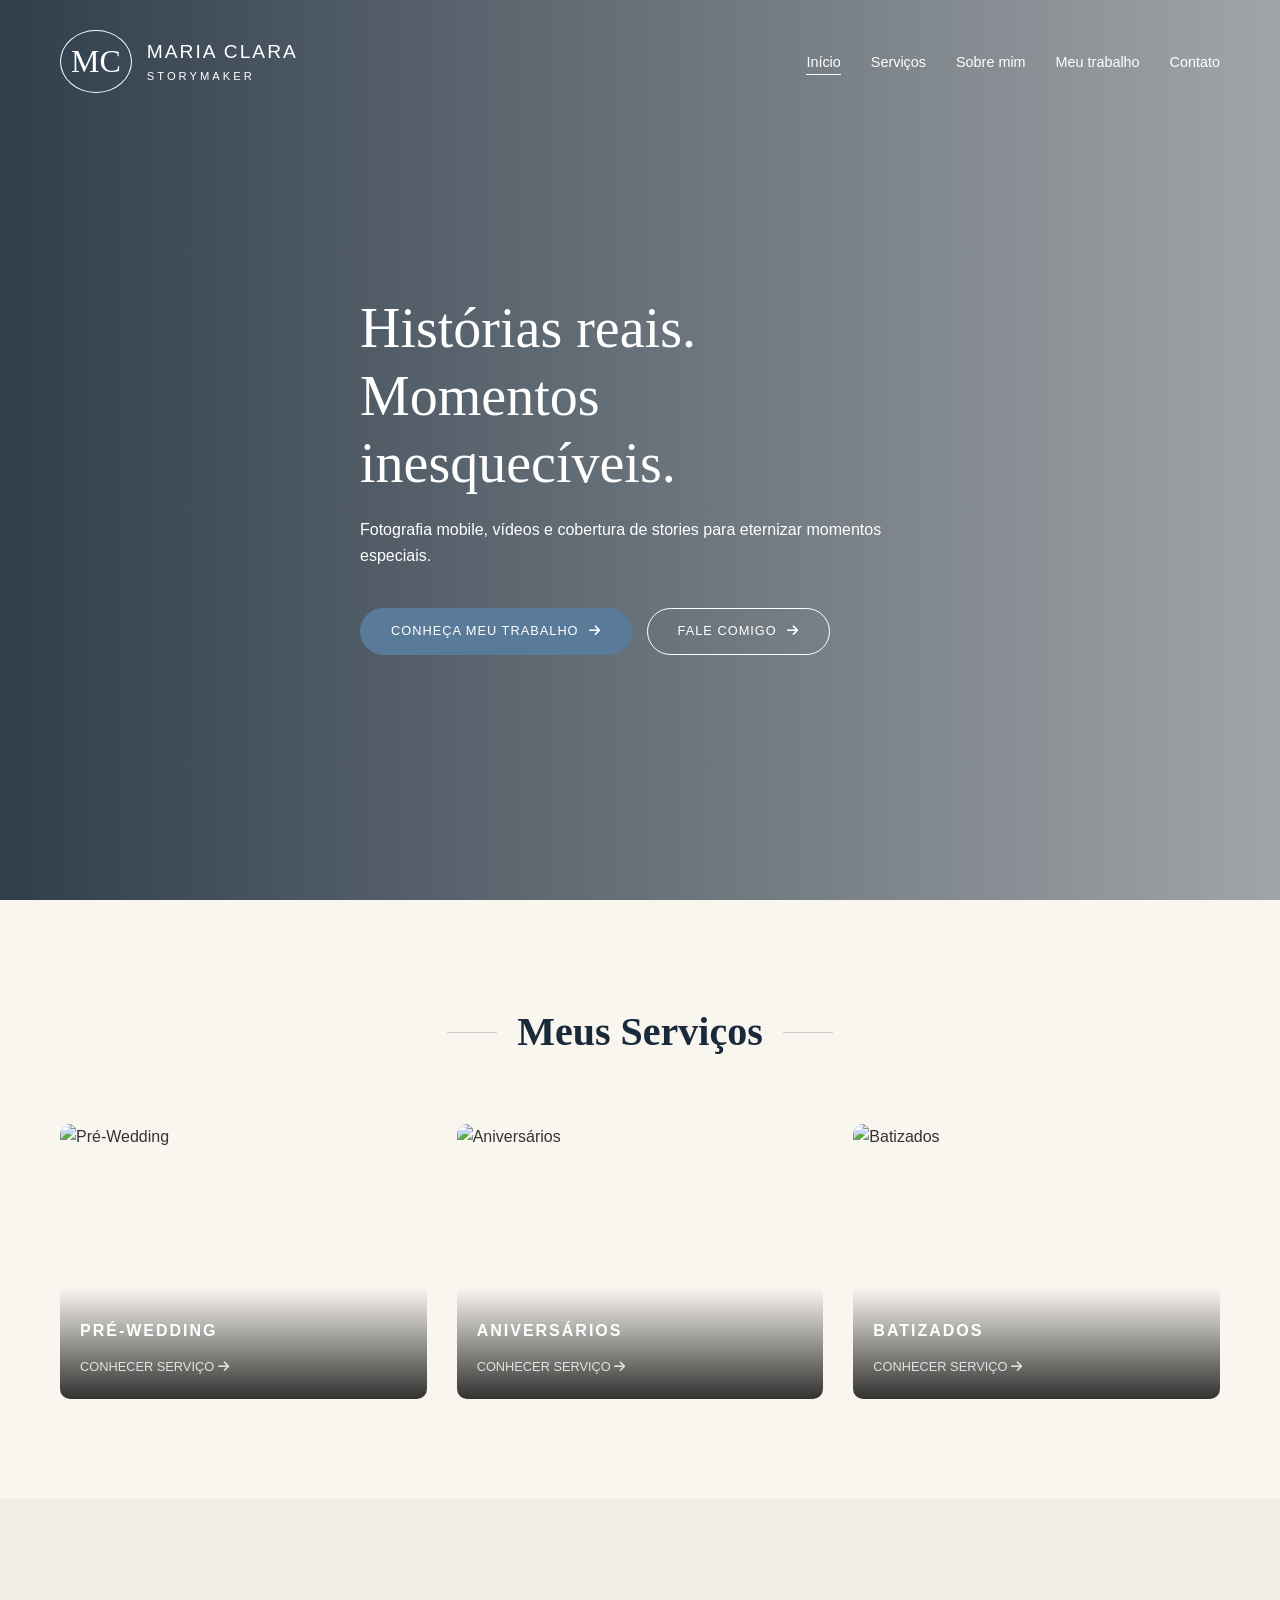
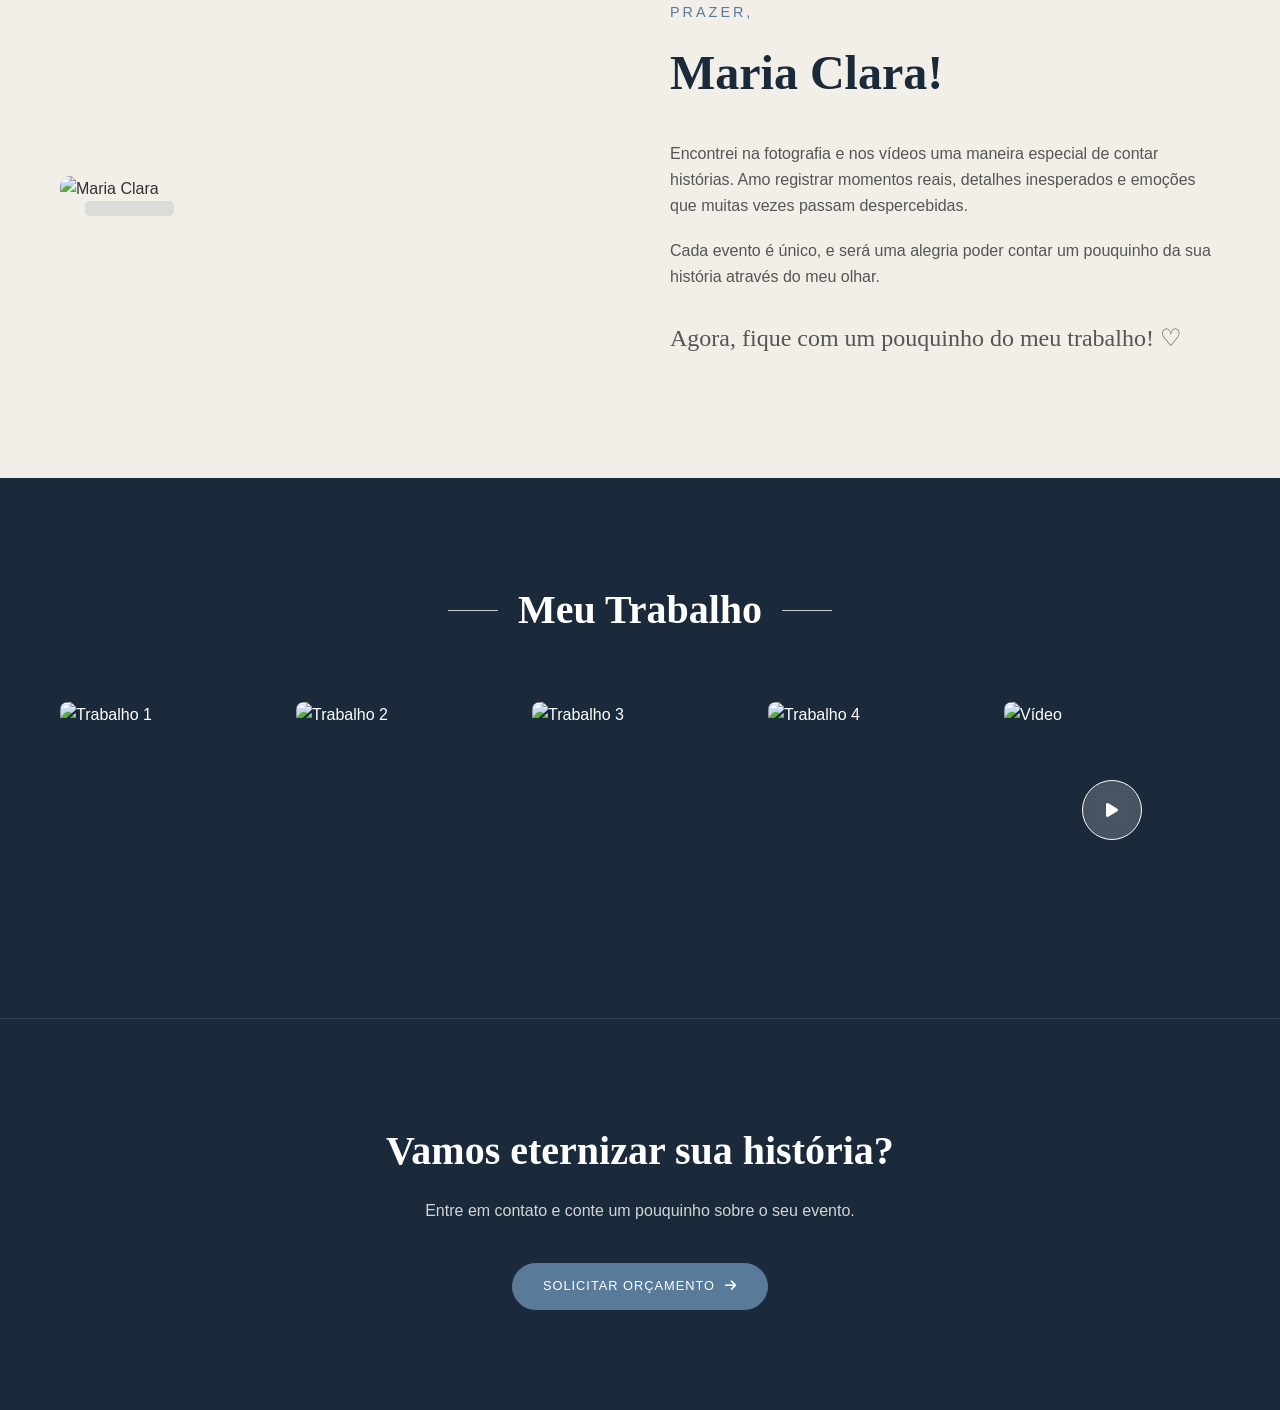
==== commit a0bf9af0: "ok" ====
--- a/index.html
+++ b/index.html
@@ -4,15 +4,17 @@
     <meta charset="UTF-8">
     <meta name="viewport" content="width=device-width, initial-scale=1.0">
     <title>Maria Clara | Storymaker</title>
+    <!-- Fontes do Google (Serifada para títulos, Sans-serif para corpo) -->
     <link rel="preconnect" href="https://fonts.googleapis.com">
     <link rel="preconnect" href="https://fonts.gstatic.com" crossorigin>
     <link href="https://fonts.googleapis.com/css2?family=Playfair+Display:ital,wght@0,400;0,600;1,400&family=Poppins:wght@300;400;500&display=swap" rel="stylesheet">
+    <!-- Ícones (Opcional, ex: FontAwesome) -->
     <link rel="stylesheet" href="https://cdnjs.cloudflare.com/ajax/libs/font-awesome/6.0.0/css/all.min.css">
     <link rel="stylesheet" href="css/style.css">
 </head>
 <body>
 
-    <!-- Cabeçalho -->
+    <!-- Cabeçalho / Navegação -->
     <header class="header">
         <div class="container">
             <div class="logo">
@@ -24,11 +26,11 @@
             </div>
             <nav class="navbar">
                 <ul class="nav-menu">
-                    <li><a href="index.html" class="active">Início</a></li>
-                    <li><a href="servicos.html">Serviços</a></li>
-                    <li><a href="sobre.html">Sobre mim</a></li>
-                    <li><a href="portfolio.html">Meu trabalho</a></li>
-                    <li><a href="contato.html">Contato</a></li>
+                    <li><a href="#home" class="active">Início</a></li>
+                    <li><a href="#servicos">Serviços</a></li>
+                    <li><a href="#sobre">Sobre mim</a></li>
+                    <li><a href="#trabalho">Meu trabalho</a></li>
+                    <li><a href="#contato">Contato</a></li>
                 </ul>
                 <div class="hamburger">
                     <span class="bar"></span>
@@ -39,21 +41,21 @@
         </div>
     </header>
 
-    <!-- Hero (Topo com foto) -->
-    <section class="hero">
+    <!-- Seção Hero (Topo) -->
+    <section id="home" class="hero">
         <div class="hero-overlay"></div>
         <div class="container hero-content">
             <h2 class="hero-title">Histórias reais.<br>Momentos inesquecíveis.</h2>
             <p class="hero-subtitle">Fotografia mobile, vídeos e cobertura de stories para eternizar momentos especiais.</p>
             <div class="hero-buttons">
-                <a href="portfolio.html" class="btn btn-primary">CONHEÇA MEU TRABALHO <i class="fas fa-arrow-right"></i></a>
-                <a href="contato.html" class="btn btn-outline">FALE COMIGO <i class="fas fa-arrow-right"></i></a>
+                <a href="#trabalho" class="btn btn-primary">CONHEÇA MEU TRABALHO <i class="fas fa-arrow-right"></i></a>
+                <a href="#contato" class="btn btn-outline">FALE COMIGO <i class="fas fa-arrow-right"></i></a>
             </div>
         </div>
     </section>
 
-    <!-- Serviços (Resumo) -->
-    <section class="services">
+    <!-- Seção de Serviços -->
+    <section id="servicos" class="services">
         <div class="container">
             <div class="section-header">
                 <h2 class="section-title">Meus Serviços</h2>
@@ -63,29 +65,29 @@
                     <img src="https://images.unsplash.com/photo-1519741497674-611481863552?q=80&w=800&auto=format&fit=crop" alt="Pré-Wedding">
                     <div class="card-content">
                         <h3>PRÉ-WEDDING</h3>
-                        <a href="servicos.html">CONHECER SERVIÇO <i class="fas fa-arrow-right"></i></a>
+                        <a href="#">CONHECER SERVIÇO <i class="fas fa-arrow-right"></i></a>
                     </div>
                 </div>
                 <div class="service-card">
                     <img src="https://images.unsplash.com/photo-1530103862676-de8c9debad1d?q=80&w=800&auto=format&fit=crop" alt="Aniversários">
                     <div class="card-content">
                         <h3>ANIVERSÁRIOS</h3>
-                        <a href="servicos.html">CONHECER SERVIÇO <i class="fas fa-arrow-right"></i></a>
+                        <a href="#">CONHECER SERVIÇO <i class="fas fa-arrow-right"></i></a>
                     </div>
                 </div>
                 <div class="service-card">
                     <img src="https://images.unsplash.com/photo-1544126592-807ade215a0b?q=80&w=800&auto=format&fit=crop" alt="Batizados">
                     <div class="card-content">
                         <h3>BATIZADOS</h3>
-                        <a href="servicos.html">CONHECER SERVIÇO <i class="fas fa-arrow-right"></i></a>
+                        <a href="#">CONHECER SERVIÇO <i class="fas fa-arrow-right"></i></a>
                     </div>
                 </div>
             </div>
         </div>
     </section>
 
-    <!-- Sobre (Resumo) -->
-    <section class="about">
+    <!-- Seção Sobre -->
+    <section id="sobre" class="about">
         <div class="container about-grid">
             <div class="about-image">
                 <img src="https://images.unsplash.com/photo-1554048612-b6a482bc67e5?q=80&w=800&auto=format&fit=crop" alt="Maria Clara">
@@ -100,21 +102,34 @@
         </div>
     </section>
 
-    <!-- Call to Action Final -->
-    <section class="cta-final">
+    <!-- Seção Portfólio -->
+    <section id="trabalho" class="portfolio">
+        <div class="container">
+            <div class="section-header">
+                <h2 class="section-title">Meu Trabalho</h2>
+            </div>
+            <div class="portfolio-grid">
+                <!-- Itens da galeria (exemplo com imagens) -->
+                <div class="portfolio-item"><img src="https://images.unsplash.com/photo-1515934751635-c81c6bc9a2d8?q=80&w=600&auto=format&fit=crop" alt="Trabalho 1"></div>
+                <div class="portfolio-item"><img src="https://images.unsplash.com/photo-1511795409834-ef04bbd61622?q=80&w=600&auto=format&fit=crop" alt="Trabalho 2"></div>
+                <div class="portfolio-item"><img src="https://images.unsplash.com/photo-1523438885200-e635ba2c371e?q=80&w=600&auto=format&fit=crop" alt="Trabalho 3"></div>
+                <div class="portfolio-item"><img src="https://images.unsplash.com/photo-1519225421980-715cb0215aed?q=80&w=600&auto=format&fit=crop" alt="Trabalho 4"></div>
+                <div class="portfolio-item video-item">
+                    <img src="https://images.unsplash.com/photo-1492684223066-81342ee5ff30?q=80&w=600&auto=format&fit=crop" alt="Vídeo">
+                    <div class="play-btn"><i class="fas fa-play"></i></div>
+                </div>
+            </div>
+        </div>
+    </section>
+
+    <!-- CTA Final / Contato -->
+    <section id="contato" class="cta-final">
         <div class="container">
             <h2>Vamos eternizar sua história?</h2>
             <p>Entre em contato e conte um pouquinho sobre o seu evento.</p>
-            <a href="contato.html" class="btn btn-primary">SOLICITAR ORÇAMENTO <i class="fas fa-arrow-right"></i></a>
+            <a href="mailto:contato@mariaclara.com" class="btn btn-primary">SOLICITAR ORÇAMENTO <i class="fas fa-arrow-right"></i></a>
         </div>
     </section>
-
-    <!-- Rodapé (Footer) -->
-    <footer class="footer">
-        <div class="container">
-            <p>&copy; 2024 Maria Clara Storymaker. Todos os direitos reservados.</p>
-        </div>
-    </footer>
 
     <script src="js/script.js"></script>
 </body>
--- a/css/style.css
+++ b/css/style.css
@@ -1,119 +1,418 @@
-/* =========================================
-   NOVOS ESTILOS PARA O SITE MULTI-PÁGINAS
-   ========================================= */
-
-/* Header escuro para páginas internas */
-.header-solid {
-    background-color: var(--primary-dark);
-    position: relative; /* Faz o header ocupar espaço no topo */
-}
-
-/* Título das páginas internas */
-.page-title-section {
-    background-color: var(--primary-dark);
-    color: white;
+/* Reset e Variáveis */
+:root {
+    --primary-dark: #1a2a3a; /* Azul escuro do fundo */
+    --accent-blue: #5a7a9a;  /* Azul dos botões */
+    --bg-cream: #f9f6f0;     /* Fundo bege claro */
+    --text-light: #ffffff;
+    --text-dark: #333333;
+    --font-serif: 'Playfair Display', serif;
+    --font-sans: 'Poppins', sans-serif;
+}
+
+* {
+    margin: 0;
+    padding: 0;
+    box-sizing: border-box;
+}
+
+body {
+    font-family: var(--font-sans);
+    color: var(--text-dark);
+    background-color: var(--bg-cream);
+    line-height: 1.6;
+}
+
+.container {
+    max-width: 1200px;
+    margin: 0 auto;
+    padding: 0 20px;
+}
+
+/* Header */
+.header {
+    position: absolute;
+    top: 0;
+    left: 0;
+    width: 100%;
+    padding: 30px 0;
+    z-index: 1000;
+    color: var(--text-light);
+}
+
+.header .container {
+    display: flex;
+    justify-content: space-between;
+    align-items: center;
+}
+
+.logo {
+    display: flex;
+    align-items: center;
+    gap: 15px;
+}
+
+.logo-icon {
+    font-family: var(--font-serif);
+    font-size: 2rem;
+    border: 1px solid var(--text-light);
+    padding: 5px 10px;
+    border-radius: 50%;
+}
+
+.logo-text h1 {
+    font-size: 1.2rem;
+    letter-spacing: 2px;
+    font-weight: 400;
+}
+
+.logo-text span {
+    font-size: 0.7rem;
+    letter-spacing: 3px;
+    display: block;
+}
+
+.nav-menu {
+    display: flex;
+    list-style: none;
+    gap: 30px;
+}
+
+.nav-menu a {
+    color: var(--text-light);
+    text-decoration: none;
+    font-size: 0.9rem;
+    position: relative;
+}
+
+.nav-menu a.active::after,
+.nav-menu a:hover::after {
+    content: '';
+    position: absolute;
+    bottom: -5px;
+    left: 0;
+    width: 100%;
+    height: 1px;
+    background-color: var(--text-light);
+}
+
+/* Hero */
+.hero {
+    position: relative;
+    height: 100vh;
+    background: url('https://images.unsplash.com/photo-1519741497674-611481863552?q=80&w=1920&auto=format&fit=crop') center/cover no-repeat;
+    display: flex;
+    align-items: center;
+}
+
+.hero-overlay {
+    position: absolute;
+    top: 0;
+    left: 0;
+    width: 100%;
+    height: 100%;
+    background: linear-gradient(to right, rgba(26, 42, 58, 0.9) 0%, rgba(26, 42, 58, 0.4) 100%);
+}
+
+.hero-content {
+    position: relative;
+    z-index: 2;
+    max-width: 600px;
+    color: var(--text-light);
+    margin-top: 50px;
+}
+
+.hero-title {
+    font-family: var(--font-serif);
+    font-size: 3.5rem;
+    line-height: 1.2;
+    margin-bottom: 20px;
+    font-weight: 400;
+}
+
+.hero-subtitle {
+    font-size: 1rem;
+    margin-bottom: 40px;
+    font-weight: 300;
+}
+
+.hero-buttons {
+    display: flex;
+    gap: 15px;
+}
+
+.btn {
+    padding: 12px 30px;
+    border-radius: 50px;
+    text-decoration: none;
+    font-size: 0.8rem;
+    letter-spacing: 1px;
+    transition: all 0.3s ease;
+    display: inline-flex;
+    align-items: center;
+    gap: 10px;
+}
+
+.btn-primary {
+    background-color: var(--accent-blue);
+    color: white;
+    border: 1px solid var(--accent-blue);
+}
+
+.btn-outline {
+    background-color: transparent;
+    color: white;
+    border: 1px solid white;
+}
+
+.btn-primary:hover {
+    background-color: transparent;
+    color: white;
+    border-color: white;
+}
+
+.btn-outline:hover {
+    background-color: white;
+    color: var(--primary-dark);
+}
+
+/* Seções */
+.section-header {
     text-align: center;
-    padding: 80px 0;
-}
-
-.page-title-section h2 {
+    margin-bottom: 60px;
+    position: relative;
+}
+
+.section-title {
+    font-family: var(--font-serif);
+    font-size: 2.5rem;
+    color: var(--primary-dark);
+    display: inline-block;
+    position: relative;
+    padding: 0 20px;
+}
+
+/* Linhas decorativas ao redor do título */
+.section-title::before,
+.section-title::after {
+    content: '';
+    position: absolute;
+    top: 50%;
+    width: 50px;
+    height: 1px;
+    background-color: #ccc;
+}
+
+.section-title::before { left: -50px; }
+.section-title::after { right: -50px; }
+
+/* Serviços */
+.services {
+    padding: 100px 0;
+    background-color: var(--bg-cream);
+}
+
+.services-grid {
+    display: grid;
+    grid-template-columns: repeat(auto-fit, minmax(300px, 1fr));
+    gap: 30px;
+}
+
+.service-card {
+    position: relative;
+    overflow: hidden;
+    border-radius: 10px;
+    aspect-ratio: 4/3;
+}
+
+.service-card img {
+    width: 100%;
+    height: 100%;
+    object-fit: cover;
+    transition: transform 0.5s ease;
+}
+
+.service-card:hover img {
+    transform: scale(1.05);
+}
+
+.card-content {
+    position: absolute;
+    bottom: 0;
+    left: 0;
+    width: 100%;
+    padding: 30px 20px 20px;
+    background: linear-gradient(to top, rgba(0,0,0,0.8), transparent);
+    color: white;
+}
+
+.card-content h3 {
+    font-family: var(--font-sans);
+    font-size: 1rem;
+    letter-spacing: 2px;
+    margin-bottom: 10px;
+}
+
+.card-content a {
+    color: white;
+    text-decoration: none;
+    font-size: 0.8rem;
+    opacity: 0.8;
+}
+
+/* Sobre */
+.about {
+    padding: 100px 0;
+    background-color: #f2efe9;
+}
+
+.about-grid {
+    display: grid;
+    grid-template-columns: 1fr 1fr;
+    gap: 60px;
+    align-items: center;
+}
+
+.about-image img {
+    width: 100%;
+    border-radius: 10px;
+    box-shadow: 20px 20px 0px -5px rgba(26, 42, 58, 0.1);
+}
+
+.about-text .subtitle {
+    font-size: 0.9rem;
+    letter-spacing: 3px;
+    color: var(--accent-blue);
+    font-weight: 500;
+}
+
+.about-text h2 {
     font-family: var(--font-serif);
     font-size: 3rem;
-    margin-bottom: 10px;
-}
-
-/* Conteúdo de Serviços */
-.content-section {
-    padding: 80px 0;
-    max-width: 800px;
-    margin: 0 auto;
-}
-
-.service-detail {
+    color: var(--primary-dark);
+    margin: 10px 0 30px;
+}
+
+.about-text p {
+    margin-bottom: 20px;
+    color: #555;
+    font-weight: 300;
+}
+
+.handwritten {
+    font-family: 'Brush Script MT', cursive; /* Fonte manuscrita nativa */
+    font-size: 1.5rem;
+    color: var(--primary-dark);
+    margin-top: 30px;
+}
+
+/* Portfólio */
+.portfolio {
+    padding: 100px 0;
+    background-color: var(--primary-dark);
+    color: white;
+}
+
+.portfolio .section-title {
+    color: white;
+}
+
+.portfolio-grid {
+    display: grid;
+    grid-template-columns: repeat(5, 1fr); /* 5 colunas como no modelo */
+    gap: 20px;
+}
+
+.portfolio-item {
+    position: relative;
+    aspect-ratio: 1/1;
+    border-radius: 8px;
+    overflow: hidden;
+}
+
+.portfolio-item img {
+    width: 100%;
+    height: 100%;
+    object-fit: cover;
+    transition: transform 0.5s;
+}
+
+.portfolio-item:hover img {
+    transform: scale(1.1);
+}
+
+.video-item .play-btn {
+    position: absolute;
+    top: 50%;
+    left: 50%;
+    transform: translate(-50%, -50%);
+    background: rgba(255,255,255,0.2);
+    backdrop-filter: blur(5px);
+    width: 60px;
+    height: 60px;
+    border-radius: 50%;
+    display: flex;
+    align-items: center;
+    justify-content: center;
+    border: 1px solid white;
+    cursor: pointer;
+}
+
+/* CTA Final */
+.cta-final {
+    padding: 100px 0;
+    text-align: center;
+    background-color: var(--primary-dark);
+    color: white;
+    border-top: 1px solid rgba(255,255,255,0.1);
+}
+
+.cta-final h2 {
+    font-family: var(--font-serif);
+    font-size: 2.5rem;
+    margin-bottom: 15px;
+}
+
+.cta-final p {
     margin-bottom: 40px;
-}
-
-.service-detail h3 {
-    font-family: var(--font-serif);
-    font-size: 2.2rem;
-    color: var(--primary-dark);
-    margin-bottom: 15px;
-}
-
-.service-detail ul {
-    list-style: none;
-    margin: 20px 0;
-}
-
-.service-detail ul li {
-    margin-bottom: 10px;
-    color: #555;
-}
-
-.service-detail ul li i {
-    color: var(--accent-blue);
-    margin-right: 10px;
-}
-
-.mt-20 {
-    margin-top: 20px;
-}
-
-hr {
-    border: none;
-    border-top: 1px solid #e0e0e0;
-    margin: 40px 0;
-}
-
-/* Formulário de Contato */
-.contact-section {
-    padding: 80px 0;
-    background-color: var(--bg-cream);
-}
-
-.contact-form {
-    max-width: 600px;
-    margin: 0 auto;
-    background: white;
-    padding: 40px;
-    border-radius: 10px;
-    box-shadow: 0 10px 30px rgba(0,0,0,0.05);
-}
-
-.form-group {
-    margin-bottom: 20px;
-}
-
-.form-group label {
-    display: block;
-    margin-bottom: 8px;
-    font-weight: 500;
-    color: var(--primary-dark);
-}
-
-.form-group input,
-.form-group textarea,
-.form-group select {
-    width: 100%;
-    padding: 12px;
-    border: 1px solid #ccc;
-    border-radius: 5px;
-    font-family: var(--font-sans);
-    font-size: 1rem;
-}
-
-.form-group input:focus,
-.form-group textarea:focus,
-.form-group select:focus {
-    outline: none;
-    border-color: var(--accent-blue);
-}
-
-/* Rodapé */
-.footer {
-    background-color: #111a22;
-    color: #888;
-    text-align: center;
-    padding: 20px 0;
-    font-size: 0.9rem;
+    opacity: 0.8;
+}
+
+/* Responsividade */
+@media (max-width: 992px) {
+    .portfolio-grid {
+        grid-template-columns: repeat(3, 1fr);
+    }
+    .about-grid {
+        grid-template-columns: 1fr;
+        text-align: center;
+    }
+    .about-image img {
+        box-shadow: none;
+        max-width: 400px;
+        margin: 0 auto;
+    }
+}
+
+@media (max-width: 768px) {
+    .hero-title { font-size: 2.5rem; }
+    .hero-buttons { flex-direction: column; align-items: flex-start; }
+    .nav-menu {
+        display: none; /* Esconder no mobile, ativar via JS */
+        flex-direction: column;
+        position: absolute;
+        top: 100%;
+        left: 0;
+        width: 100%;
+        background: var(--primary-dark);
+        padding: 20px;
+    }
+    .nav-menu.active { display: flex; }
+    .hamburger { display: block; cursor: pointer; }
+    .hamburger .bar {
+        display: block; width: 25px; height: 3px; margin: 5px auto;
+        background-color: white;
+    }
+    .portfolio-grid {
+        grid-template-columns: repeat(2, 1fr);
+    }
 }
